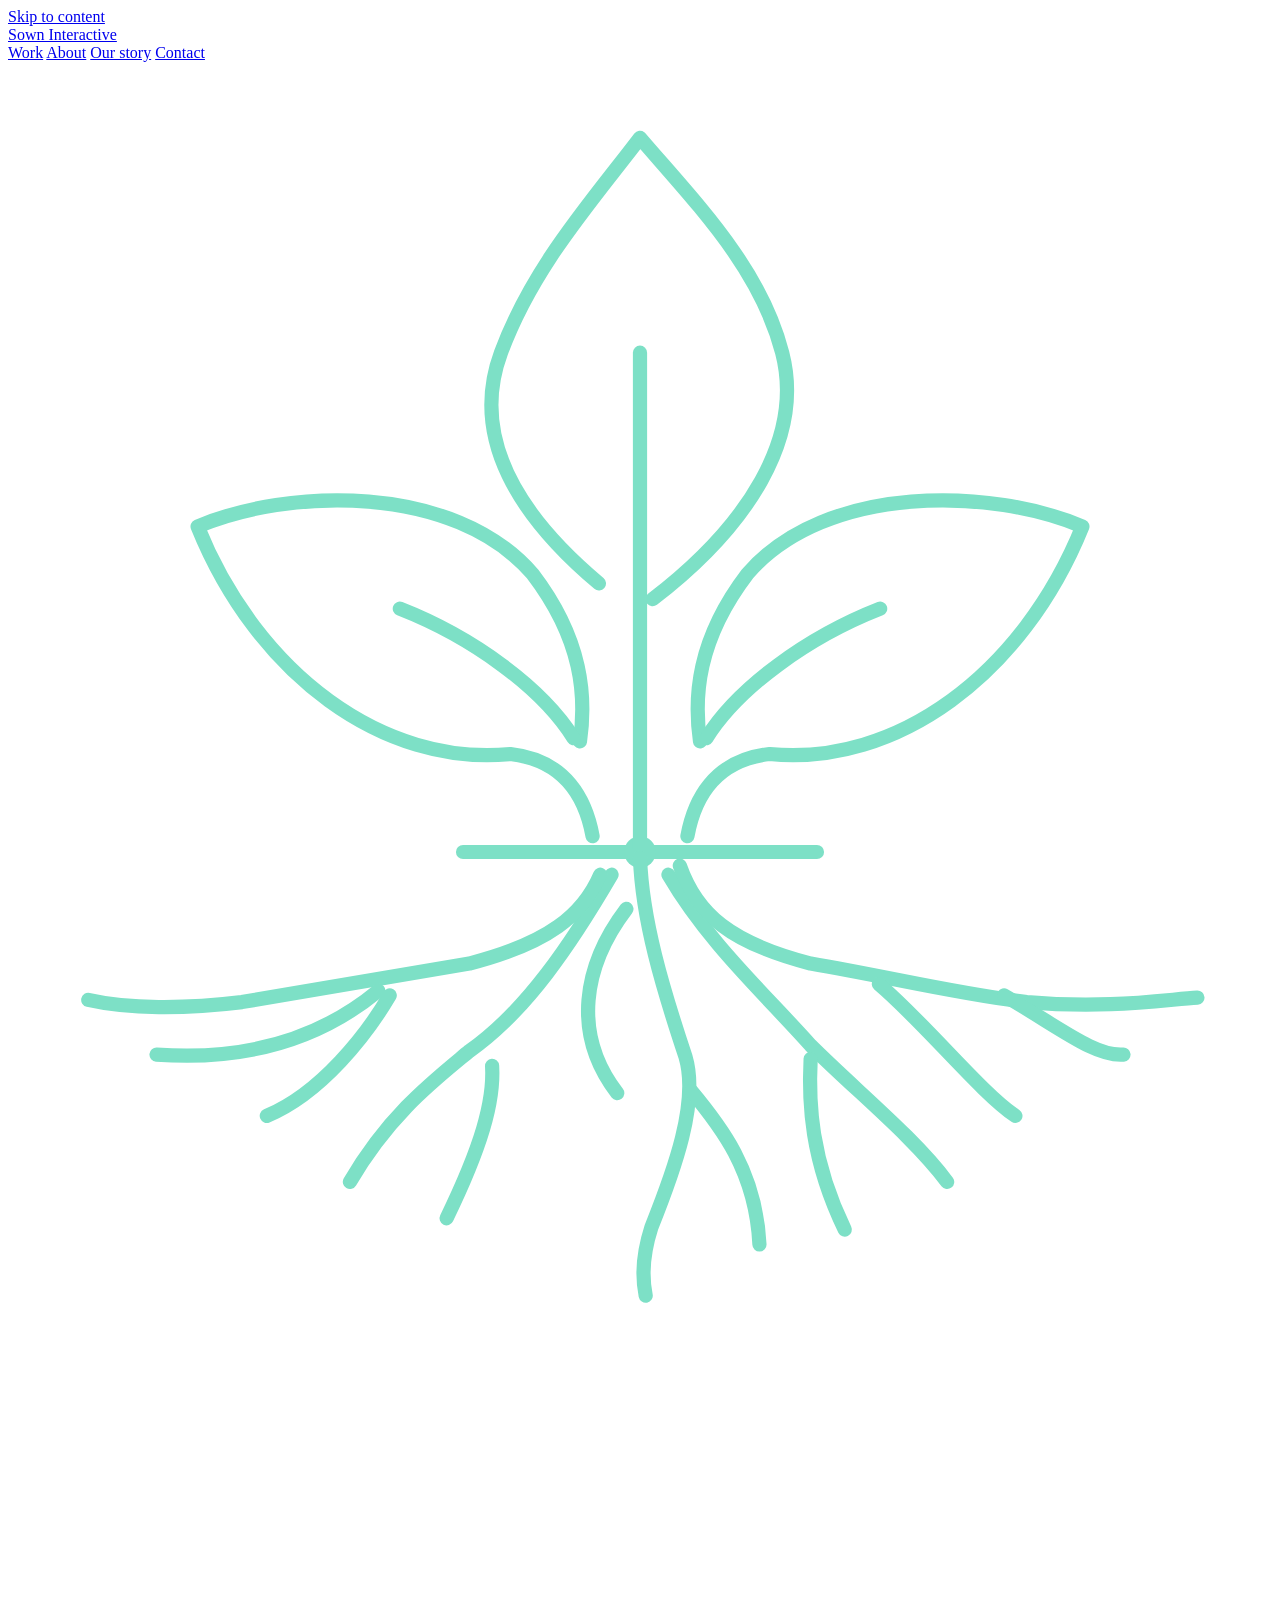
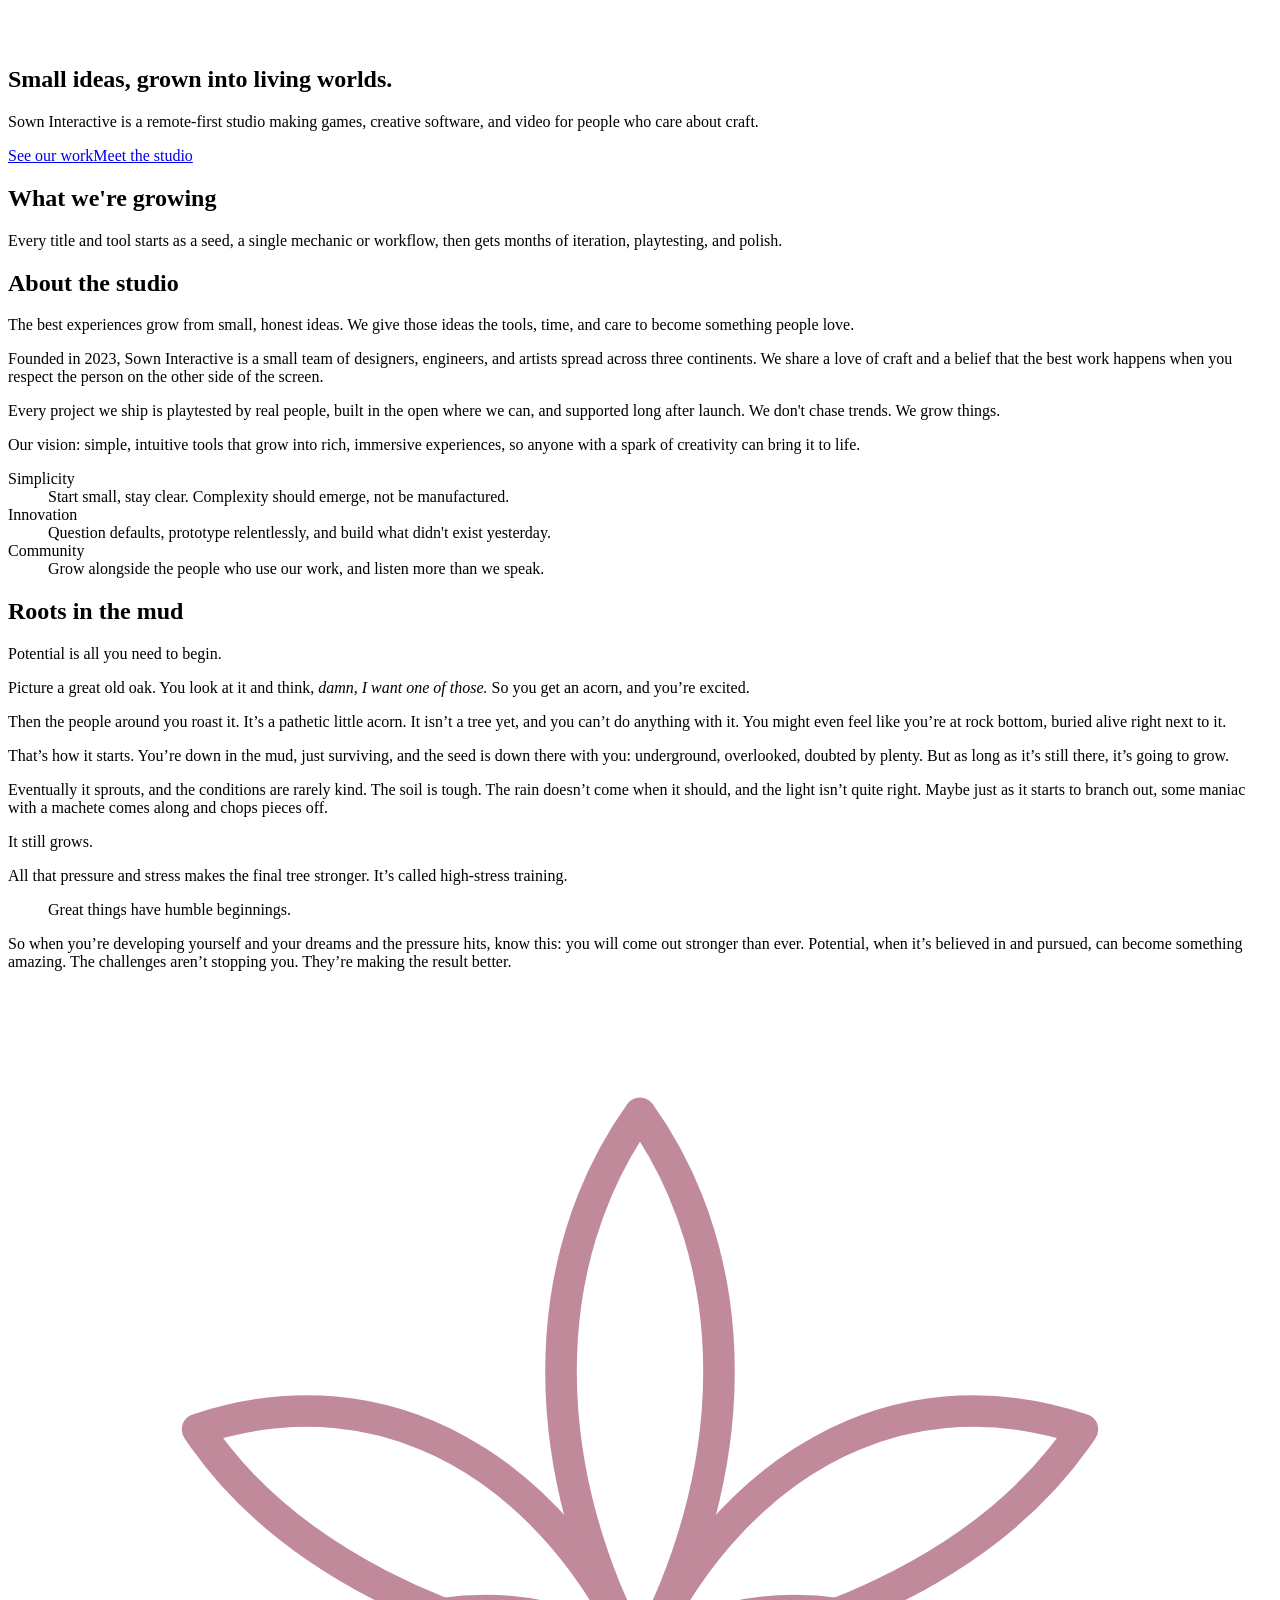
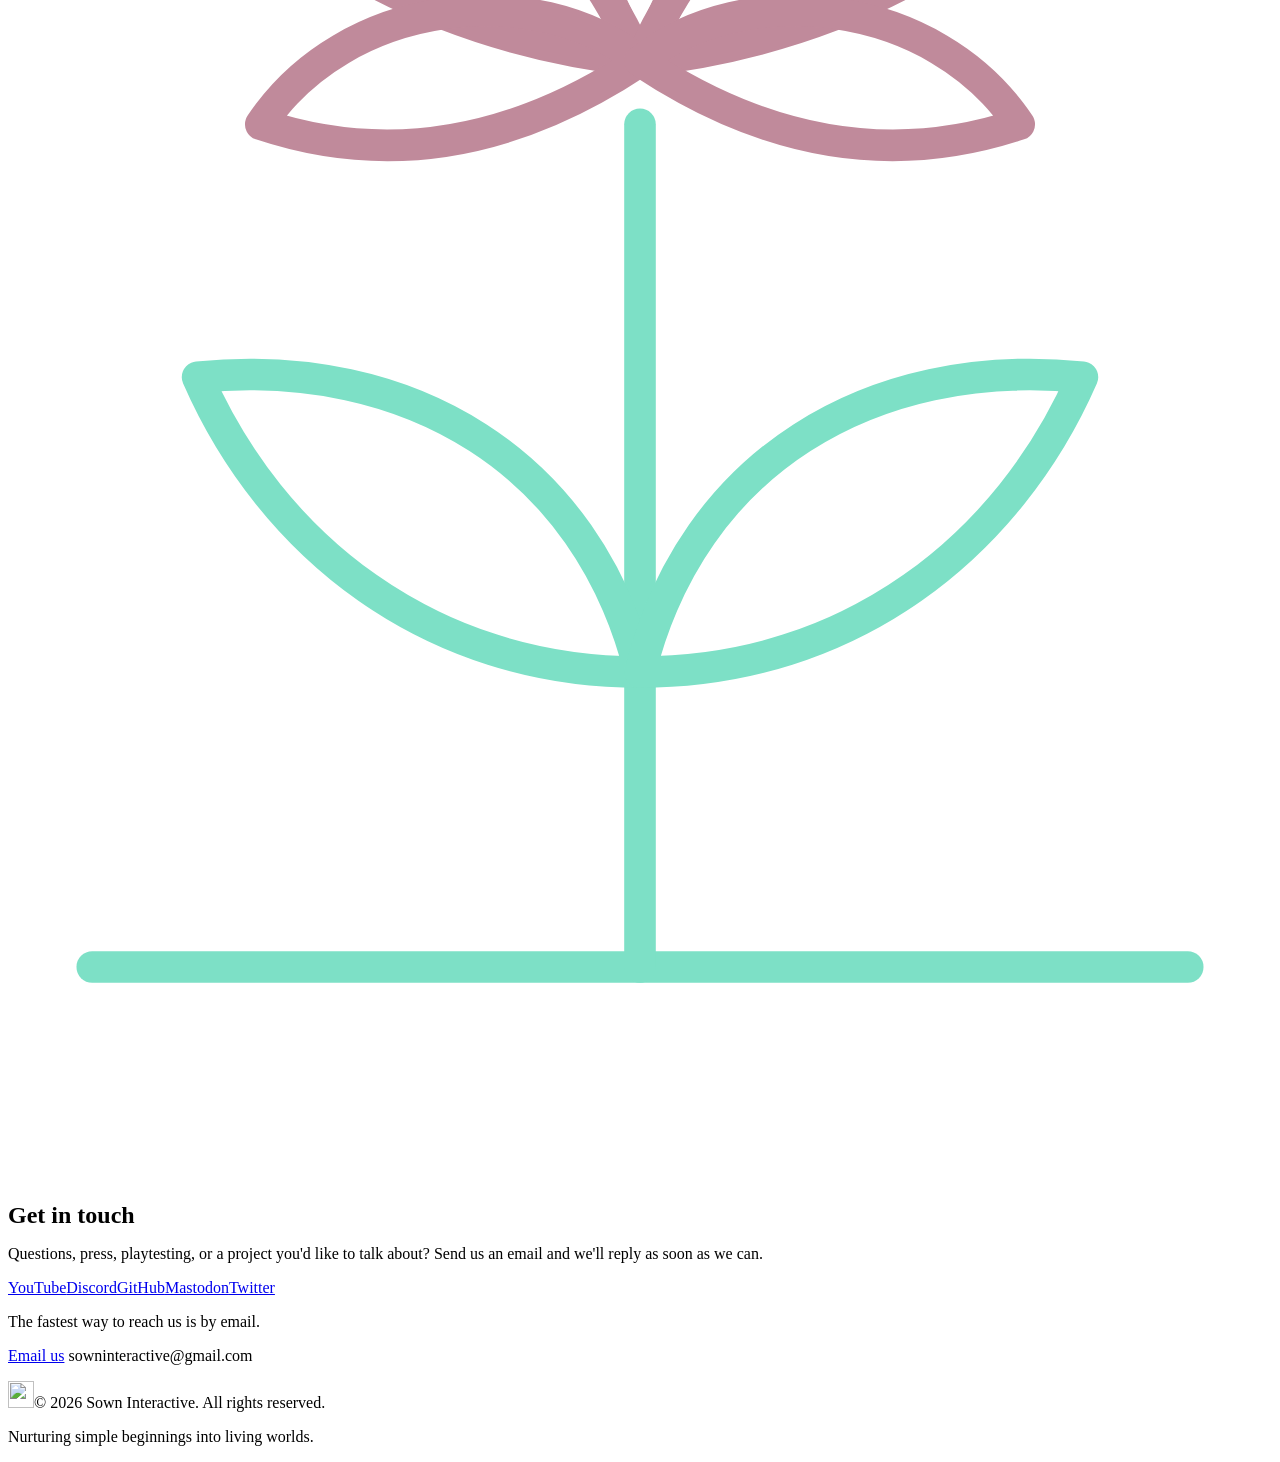
==== index.html @ e959c31c "Add files via upload" ====
<!DOCTYPE html>
<html lang="en">
<head>
  <meta charset="UTF-8">
  <meta name="viewport" content="width=device-width, initial-scale=1">
  <title>Sown Interactive | Games, software, websites and video</title>
  <meta name="description" content="Sown Interactive is a remote-first studio making games, creative software, websites and video. Small ideas, grown into living worlds.">
  <meta name="theme-color" content="#201825">
  <meta name="robots" content="index, follow, max-image-preview:large">
  <link rel="canonical" href="https://YOUR-SITE-URL/">
  <!-- Google Search Console: after adding your site, paste the verification tag here -->
  <!-- <meta name="google-site-verification" content="PASTE_CODE_HERE"> -->
  <meta property="og:type" content="website">
  <meta property="og:site_name" content="Sown Interactive">
  <meta property="og:title" content="Sown Interactive | Games, software, websites and video">
  <meta property="og:description" content="Small ideas, grown into living worlds. A remote-first studio making games, creative software, websites and video.">
  <meta property="og:url" content="https://YOUR-SITE-URL/">
  <meta property="og:image" content="https://YOUR-SITE-URL/images/og-image.png">
  <meta property="og:image:width" content="1200">
  <meta property="og:image:height" content="630">
  <meta property="og:image:alt" content="Sown Interactive logo: a seedling above ground with roots below">
  <meta name="twitter:card" content="summary_large_image">
  <meta name="twitter:title" content="Sown Interactive">
  <meta name="twitter:description" content="Small ideas, grown into living worlds.">
  <meta name="twitter:image" content="https://YOUR-SITE-URL/images/og-image.png">
  <script type="application/ld+json">
{
  "@context": "https://schema.org",
  "@graph": [
    {
      "@type": "Organization",
      "@id": "https://YOUR-SITE-URL/#org",
      "name": "Sown Interactive",
      "url": "https://YOUR-SITE-URL/",
      "logo": "https://YOUR-SITE-URL/images/sown-logo.png",
      "email": "sowninteractive@gmail.com",
      "foundingDate": "2023",
      "description": "A remote-first studio making games, creative software, websites and video."
    },
    {
      "@type": "WebSite",
      "@id": "https://YOUR-SITE-URL/#site",
      "url": "https://YOUR-SITE-URL/",
      "name": "Sown Interactive",
      "publisher": {
        "@id": "https://YOUR-SITE-URL/#org"
      }
    }
  ]
}
  </script>
  <link rel="icon" href="images/favicon.png">
  <link rel="preconnect" href="https://fonts.googleapis.com">
  <link rel="preconnect" href="https://fonts.gstatic.com" crossorigin>
  <link href="https://fonts.googleapis.com/css2?family=Instrument+Sans:wght@400;500;600&family=Michroma&display=swap" rel="stylesheet">
  <link rel="stylesheet" href="css/style.css">
</head>
<body>
  <div class="progress" aria-hidden="true"></div>
  <a class="skip" href="#work">Skip to content</a>
  <header class="site-header">
    <div class="wrap">
      <a class="brand" href="#top" aria-label="Sown Interactive, home"><img src="images/favicon.png" alt=""><span>Sown Interactive</span></a>
      <nav aria-label="Main">
        <a href="#work">Work</a>
        <a href="#about">About</a>
        <a href="#story">Our story</a>
        <a href="#contact">Contact</a>
      </nav>
    </div>
  </header>

  <main id="top">
    <section class="hero-scroll" id="hero" aria-label="Introduction">
      <div class="stage">
        <div class="glow"></div>
        <div class="gl"></div>
        <svg class="plant" viewBox="0 0 400 500" fill="none" stroke="#7DE0C6" stroke-width="4.5" stroke-linecap="round" stroke-linejoin="round" role="img" aria-label="A seedling growing from the ground, with roots spreading below">
          <path class="g" d="M144 250 H256" pathLength="1" data-s="0.04" data-e="0.14"/>
          <circle cx="200" cy="250" r="5" fill="#7DE0C6" stroke="none"/>
          <g class="sway">
          <path class="g" d="M200 249 V92" pathLength="1" data-s="0.08" data-e="0.32"/>
          <path class="g" d="M187 165 C162 144 146 119 156 92 C166 65 184 45 200 24 C218 45 238 65 245 92 C252 119 234 147 204 170" pathLength="1" data-s="0.24" data-e="0.46"/>
          <path class="g" d="M185 245 C183 234 177 221 159 219 C119 223 79 194 60 147 C88 135 141 133 166 162 C182 183 183 201 181 215" pathLength="1" data-s="0.34" data-e="0.56"/>
          <path class="g" d="M124 173 C147 182 169 198 179 214" pathLength="1" data-s="0.5" data-e="0.6"/>
          <path class="g" d="M215 245 C217 234 223 221 241 219 C281 223 321 194 340 147 C312 135 259 133 234 162 C218 183 217 201 219 215" pathLength="1" data-s="0.38" data-e="0.6"/>
          <path class="g" d="M276 173 C253 182 231 198 221 214" pathLength="1" data-s="0.54" data-e="0.64"/>
          </g>
          <path class="g" d="M 200 251.8 C 200.7 271.6 207.2 293.2 214.4 314.8 C 218.7 329.2 210.8 350.8 203.6 368.8 C 200.7 377.8 200.7 385 201.8 390.4" pathLength="1" data-s="0.15" data-e="0.5"/>
          <path class="g" d="M 216.2 325.6 C 225.2 336.4 236.7 350.8 237.8 374.2" pathLength="1" data-s="0.4" data-e="0.65"/>
          <path class="g" d="M 195.7 268 C 182 286 178.4 307.6 192.8 326.3" pathLength="1" data-s="0.32" data-e="0.52"/>
          <path class="g" d="M 191 257.2 C 178.4 278.8 164 300.4 146 313 C 135.2 322 120.8 332.8 108.2 354.4" pathLength="1" data-s="0.3" data-e="0.62"/>
          <path class="g" d="M 153.2 317.7 C 153.9 329.2 149.6 343.6 138.8 365.9" pathLength="1" data-s="0.5" data-e="0.72"/>
          <path class="g" d="M 209 257.2 C 221.6 278.8 239.6 295 254 311.2 C 268.4 325.6 286.4 340 297.2 354.4" pathLength="1" data-s="0.33" data-e="0.65"/>
          <path class="g" d="M 254 315.5 C 253.3 329.2 254 347.2 264.8 369.5" pathLength="1" data-s="0.52" data-e="0.74"/>
          <path class="g" d="M 187.4 257.2 C 182 269.8 171.2 278.8 146 285.3 C 120.8 289.6 95.6 293.9 74 297.5 C 56 299.7 38 299.7 25.4 296.8" pathLength="1" data-s="0.35" data-e="0.75"/>
          <path class="g" d="M 117.2 293.9 C 102.8 305.8 81.2 316.6 47 314.1" pathLength="1" data-s="0.55" data-e="0.8"/>
          <path class="g" d="M 120.8 295.4 C 113.6 307.6 99.2 326.3 81.9 333.5" pathLength="1" data-s="0.55" data-e="0.8"/>
          <path class="g" d="M 212.6 254.3 C 218 269.8 228.8 278.8 254 285.3 C 279.2 289.6 300.8 295 322.4 297.5 C 347.6 299.7 365.6 296.8 376.4 296.1" pathLength="1" data-s="0.38" data-e="0.78"/>
          <path class="g" d="M 315.2 295.4 C 333.2 305.8 344 314.8 353 314.1" pathLength="1" data-s="0.58" data-e="0.82"/>
          <path class="g" d="M 275.6 291.8 C 290 304 308 326.3 318.8 333.5" pathLength="1" data-s="0.58" data-e="0.82"/>
        </svg>
        <div class="wrap copy">
          <div class="up"><h1>Small ideas, grown into living worlds.</h1></div>
          <div class="down">
            <p class="lede">Sown Interactive is a remote-first studio making games, creative software, and video for people who care about craft.</p>
            <div class="actions"><a class="btn btn-primary" href="#work">See our work</a><a class="btn btn-ghost" href="#about">Meet the studio</a></div>
          </div>
        </div>
      </div>
    </section>

    <section class="block" id="work">
      <div class="wrap">
        <div class="section-head">
          <h2>What we're growing</h2>
          <p>Every title and tool starts as a seed, a single mechanic or workflow, then gets months of iteration, playtesting, and polish.</p>
        </div>
        <div id="projects"><noscript><p class="muted">The projects list needs JavaScript turned on.</p></noscript></div>
      </div>
    </section>

    <section class="block" id="about">
      <div class="wrap">
        <div class="section-head"><h2>About the studio</h2></div>
        <p class="statement">The best experiences grow from small, honest ideas. We give those ideas the tools, time, and care to become something people love.</p>
        <div class="about-cols">
          <div>
            <p>Founded in 2023, Sown Interactive is a small team of designers, engineers, and artists spread across three continents. We share a love of craft and a belief that the best work happens when you respect the person on the other side of the screen.</p>
            <p>Every project we ship is playtested by real people, built in the open where we can, and supported long after launch. We don't chase trends. We grow things.</p>
            <p class="muted">Our vision: simple, intuitive tools that grow into rich, immersive experiences, so anyone with a spark of creativity can bring it to life.</p>
          </div>
          <dl class="values">
            <div><dt>Simplicity</dt><dd>Start small, stay clear. Complexity should emerge, not be manufactured.</dd></div>
            <div><dt>Innovation</dt><dd>Question defaults, prototype relentlessly, and build what didn't exist yesterday.</dd></div>
            <div><dt>Community</dt><dd>Grow alongside the people who use our work, and listen more than we speak.</dd></div>
          </dl>
        </div>
      </div>
    </section>

    <section class="block" id="story">
      <div class="wrap">
        <div class="section-head"><h2>Roots in the mud</h2></div>
        <div class="story-body">
          <div class="vine" aria-hidden="true"><i></i></div>
          <p class="lead">Potential is all you need to begin.</p>
          <p>Picture a great old oak. You look at it and think, <em>damn, I want one of those.</em> So you get an acorn, and you’re excited.</p>
          <p>Then the people around you roast it. It’s a pathetic little acorn. It isn’t a tree yet, and you can’t do anything with it. You might even feel like you’re at rock bottom, buried alive right next to it.</p>
          <p>That’s how it starts. You’re down in the mud, just surviving, and the seed is down there with you: underground, overlooked, doubted by plenty. But as long as it’s still there, it’s going to grow.</p>
          <p>Eventually it sprouts, and the conditions are rarely kind. The soil is tough. The rain doesn’t come when it should, and the light isn’t quite right. Maybe just as it starts to branch out, some maniac with a machete comes along and chops pieces off.</p>
          <p class="beat">It still grows.</p>
          <p>All that pressure and stress makes the final tree stronger. It’s called high-stress training.</p>
          <blockquote class="pull">Great things have humble beginnings.</blockquote>
          <p>So when you’re developing yourself and your dreams and the pressure hits, know this: you will come out stronger than ever. Potential, when it’s believed in and pursued, can become something amazing. The challenges aren’t stopping you. They’re making the result better.</p>
        </div>
      </div>
    </section>

    <section class="block" id="contact" style="border-bottom:0">
      <div class="wrap contact">
        <div>
          <svg class="bloom" viewBox="0 0 120 170" fill="none" stroke="#7DE0C6" stroke-width="3" stroke-linecap="round" stroke-linejoin="round" aria-hidden="true">
            <path class="g2" d="M8 150 H112" pathLength="1" data-s="0" data-e="0.2"/>
            <path class="g2" d="M60 150 V70" pathLength="1" data-s="0.1" data-e="0.5"/>
            <path class="g2" d="M60 122 C40 122 25 110 18 94 C38 92 55 102 60 122Z" pathLength="1" data-s="0.4" data-e="0.62"/>
            <path class="g2" d="M60 122 C80 122 95 110 102 94 C82 92 65 102 60 122Z" pathLength="1" data-s="0.45" data-e="0.67"/>
            <path class="g2" d="M60 64 C50 46 50 26 60 12 C70 26 70 46 60 64Z" pathLength="1" data-s="0.6" data-e="0.82" stroke="#C08A9B"/>
            <path class="g2" d="M60 64 C42 62 26 54 18 42 C36 36 52 46 60 64Z" pathLength="1" data-s="0.66" data-e="0.88" stroke="#C08A9B"/>
            <path class="g2" d="M60 64 C78 62 94 54 102 42 C84 36 68 46 60 64Z" pathLength="1" data-s="0.7" data-e="0.92" stroke="#C08A9B"/>
            <path class="g2" d="M60 64 C48 72 36 74 24 70 C32 58 50 56 60 64Z" pathLength="1" data-s="0.74" data-e="0.96" stroke="#C08A9B"/>
            <path class="g2" d="M60 64 C72 72 84 74 96 70 C88 58 70 56 60 64Z" pathLength="1" data-s="0.76" data-e="1" stroke="#C08A9B"/>
            <circle class="c" cx="60" cy="62" r="5" fill="#C08A9B" stroke="none" opacity="0"/>
          </svg>
          <h2 style="margin-bottom:1rem">Get in touch</h2>
          <p class="muted">Questions, press, playtesting, or a project you'd like to talk about? Send us an email and we'll reply as soon as we can.</p>
          <div class="social">
            <a href="#">YouTube</a><a href="#">Discord</a><a href="#">GitHub</a><a href="#">Mastodon</a><a href="#">Twitter</a>
          </div>
        </div>
        <div class="mail">
          <p>The fastest way to reach us is by email.</p>
          <a class="btn btn-primary" href="mailto:sowninteractive@gmail.com?subject=Hello%20Sown%20Interactive">Email us</a>
          <span class="address">sowninteractive@gmail.com</span>
        </div>
      </div>
    </section>
  </main>

  <dialog id="detail" aria-label="Project details">
    <button class="close" aria-label="Close" onclick="this.closest('dialog').close()">&times;</button>
    <div id="detail-body"></div>
  </dialog>

  <dialog id="lightbox" aria-label="Image viewer">
    <button class="lb-close" aria-label="Close image viewer">&times;</button>
    <button class="lb-nav lb-prev" aria-label="Previous image">&lsaquo;</button>
    <figure><img alt=""><figcaption></figcaption></figure>
    <button class="lb-nav lb-next" aria-label="Next image">&rsaquo;</button>
  </dialog>

  <footer>
    <div class="wrap">
      <p class="legal"><img src="images/favicon.png" alt="" width="26" height="27">&copy; 2026 Sown Interactive. All rights reserved.</p>
      <p>Nurturing simple beginnings into living worlds.</p>
    </div>
  </footer>

  <script src="content/projects.js" defer></script>
  <script src="js/render-projects.js" defer></script>
  <script src="js/main.js" defer></script>
</body>
</html>
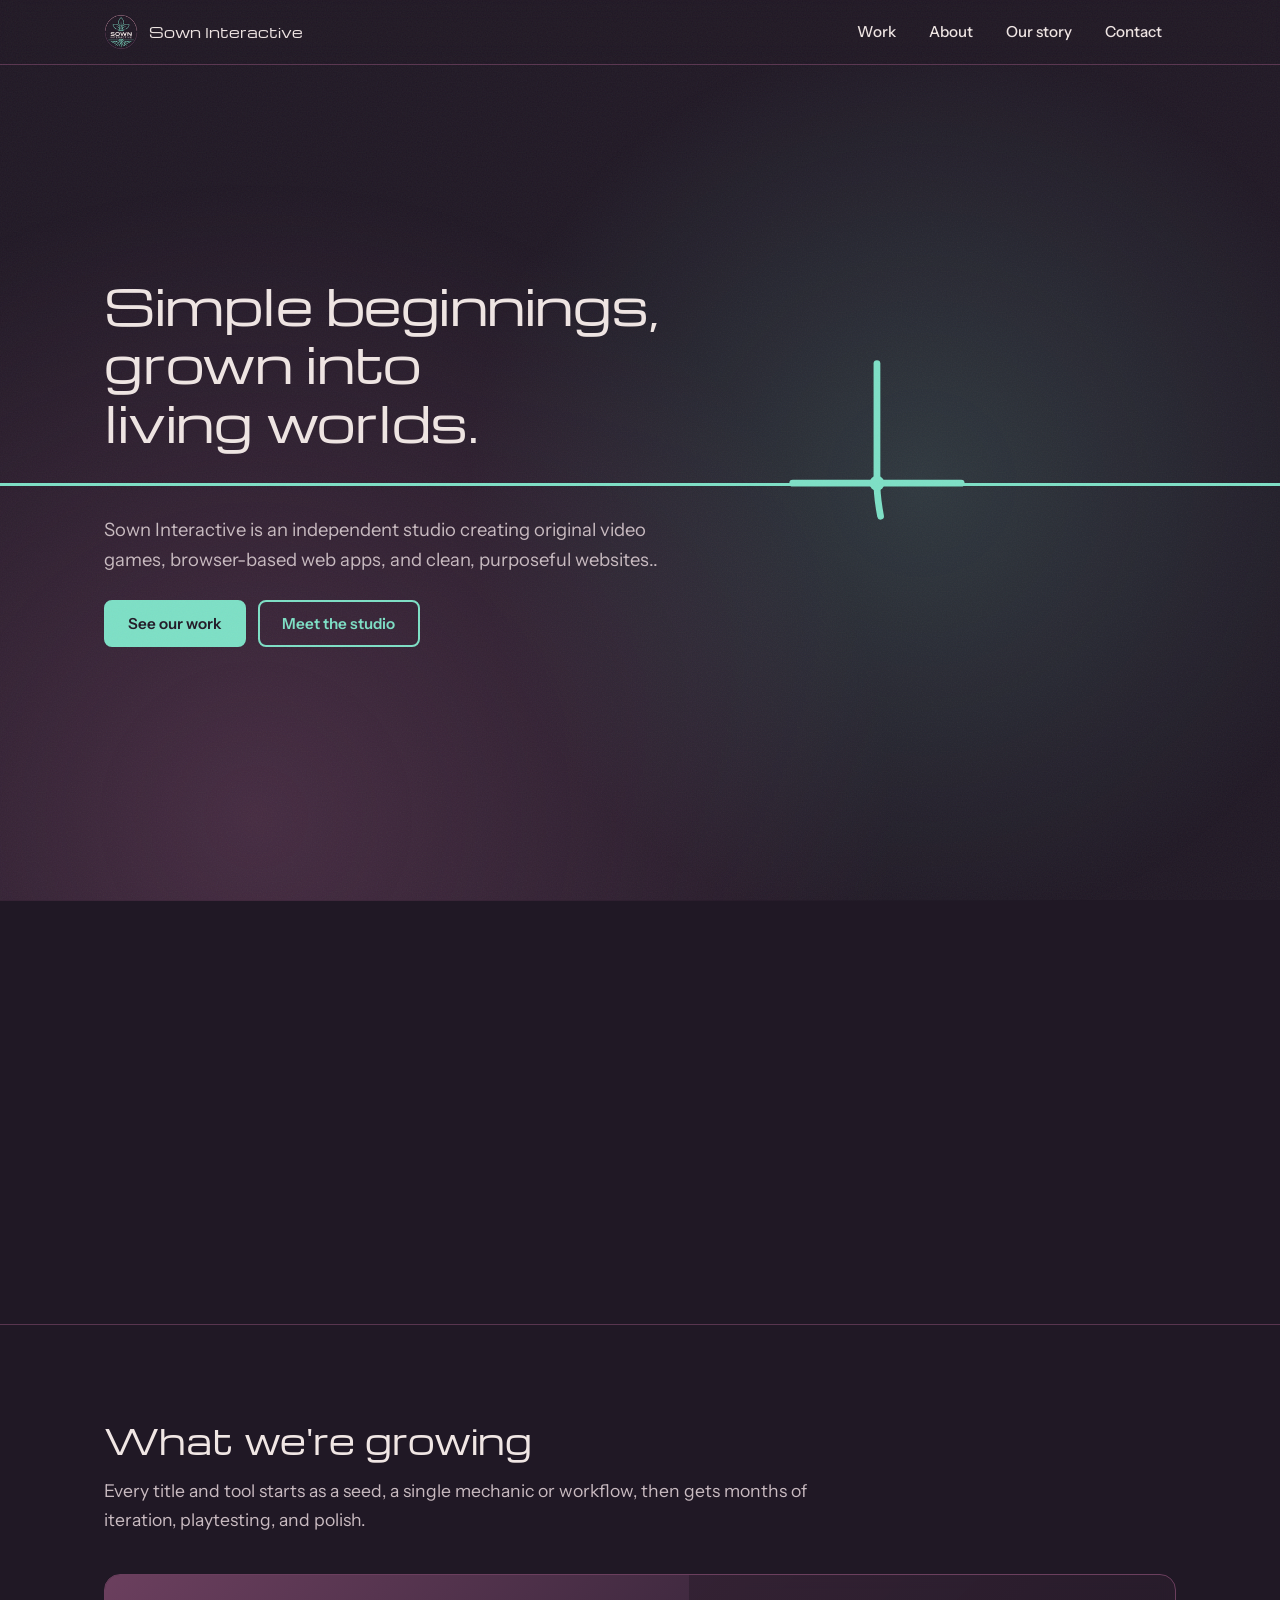
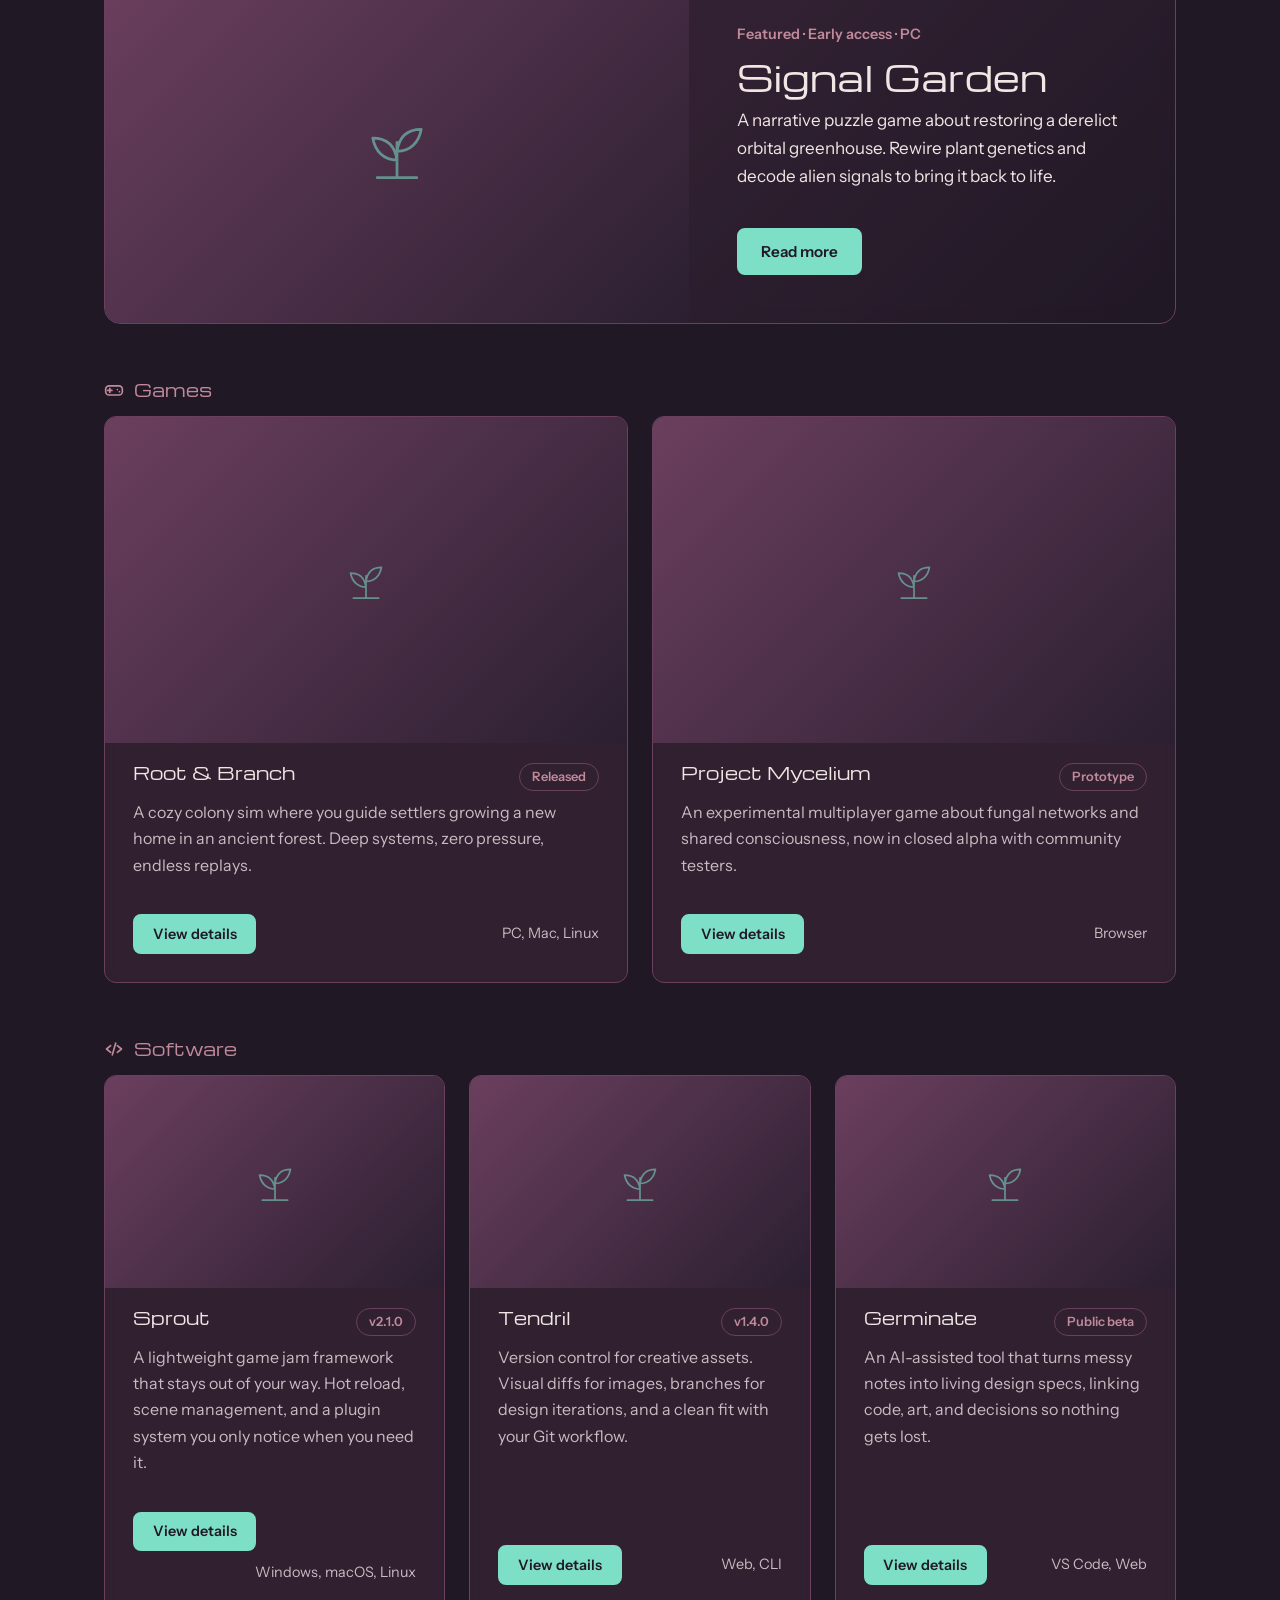
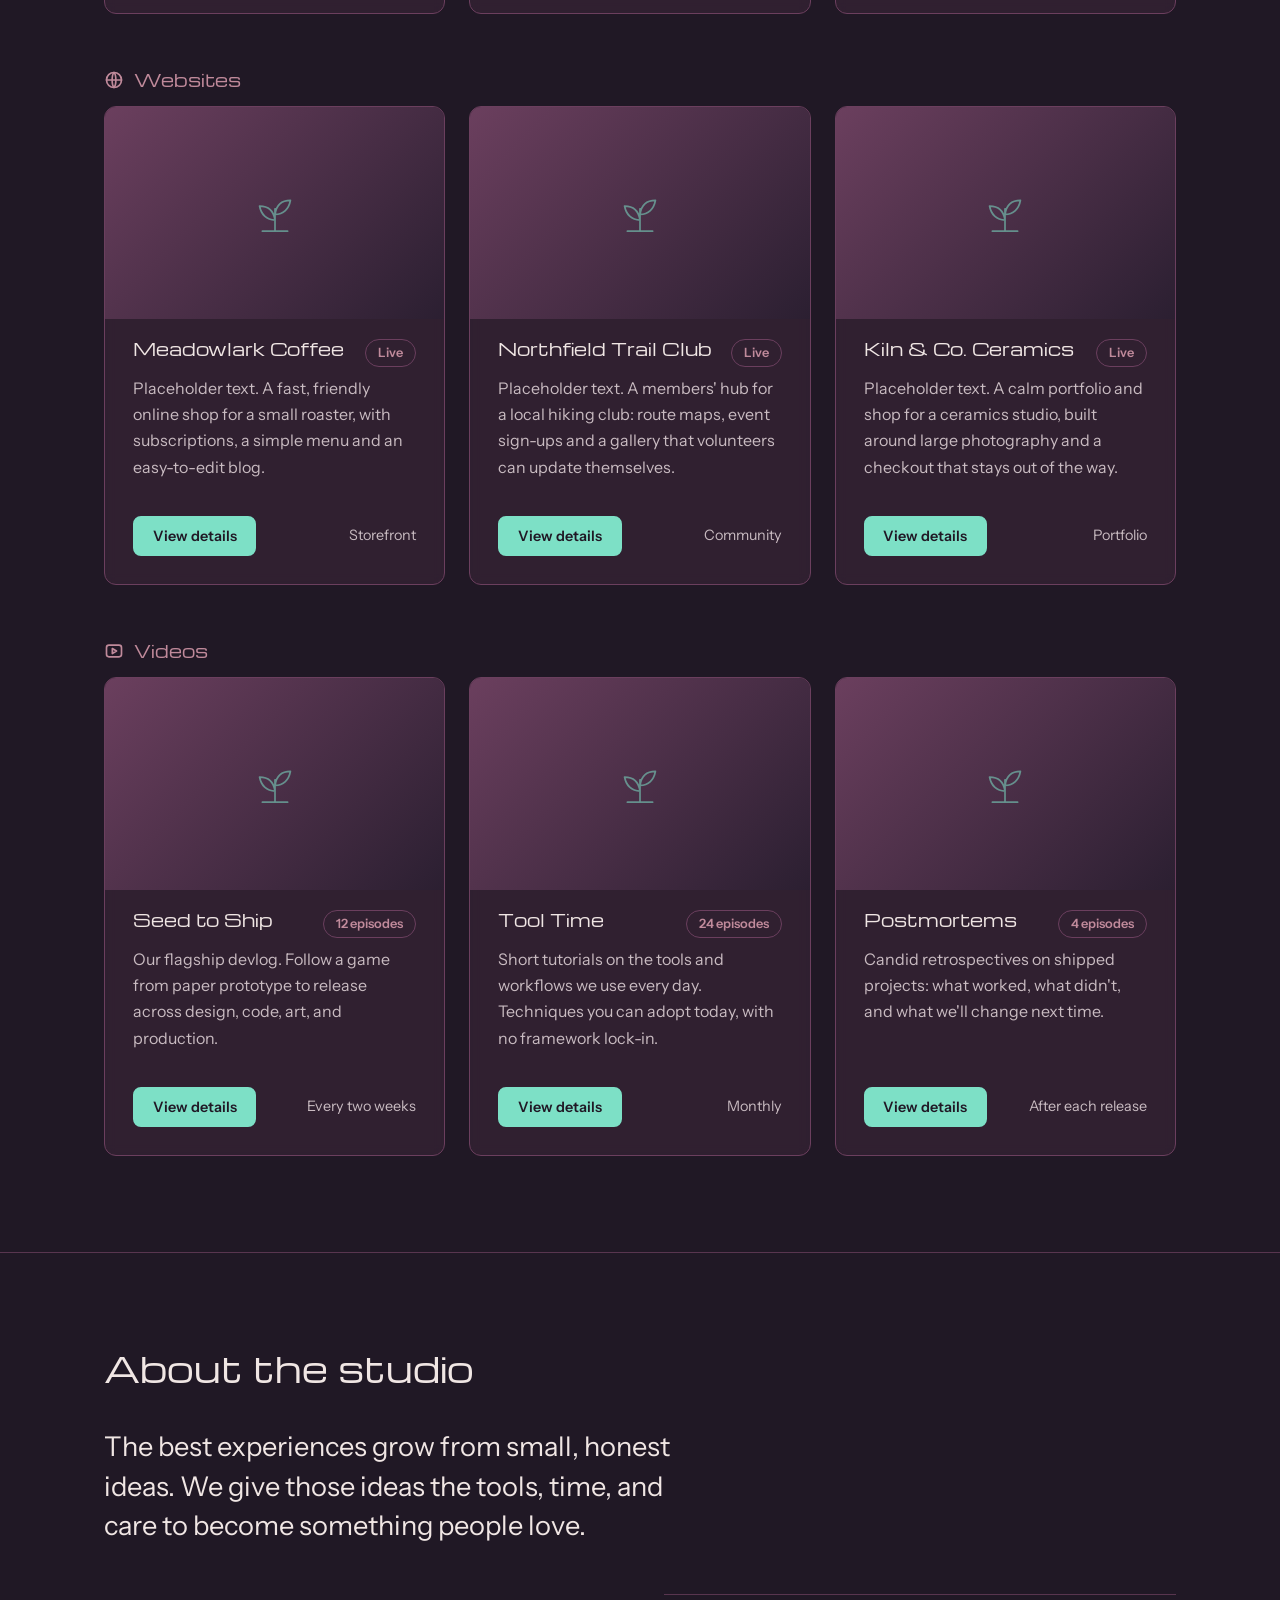
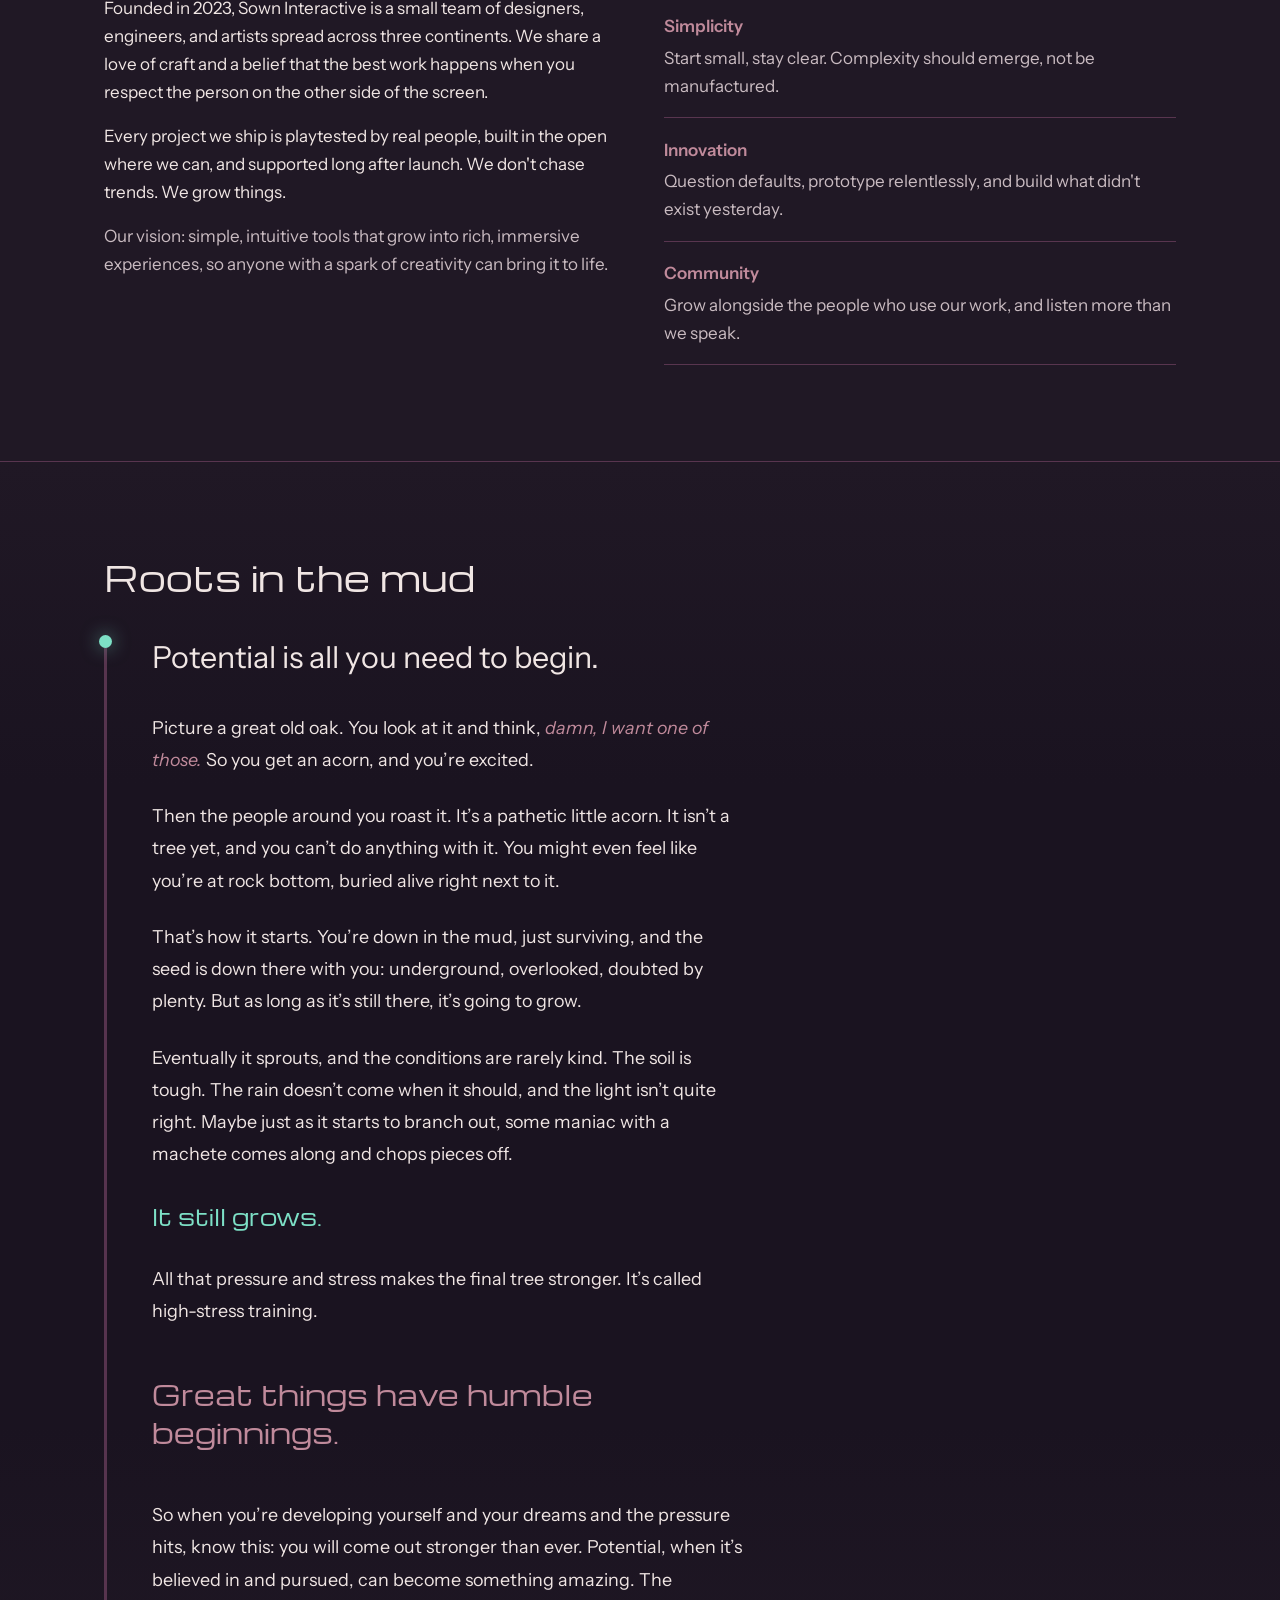
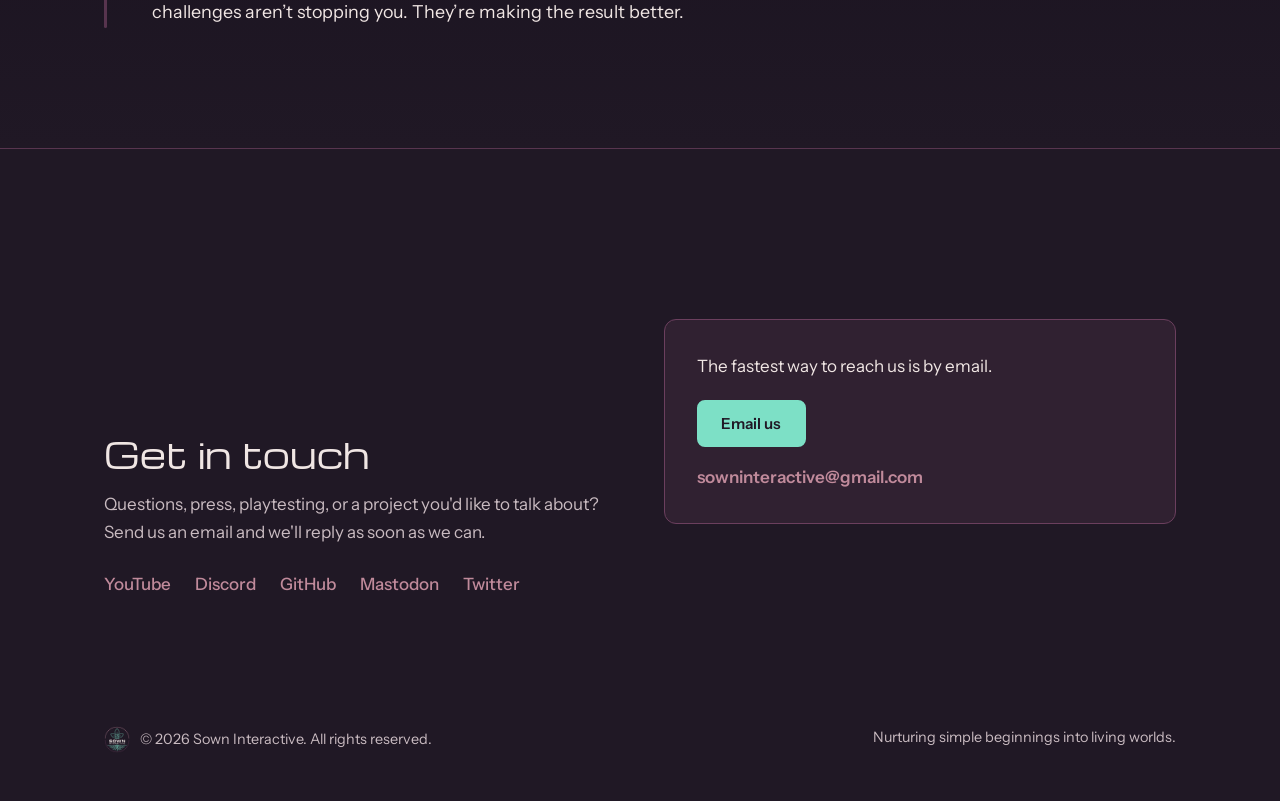
==== commit 507d76cf: "Update index.html" ====
--- a/index.html
+++ b/index.html
@@ -4,46 +4,46 @@
   <meta charset="UTF-8">
   <meta name="viewport" content="width=device-width, initial-scale=1">
   <title>Sown Interactive | Games, software, websites and video</title>
-  <meta name="description" content="Sown Interactive is a remote-first studio making games, creative software, websites and video. Small ideas, grown into living worlds.">
+  <meta name="description" content="An independent studio creating original video games, browser-based web apps, and clean, purposeful websites. Simple beginnings, grown into living worlds.">
   <meta name="theme-color" content="#201825">
   <meta name="robots" content="index, follow, max-image-preview:large">
-  <link rel="canonical" href="https://YOUR-SITE-URL/">
+  <link rel="canonical" href="https://sowninteractive.github.io/">
   <!-- Google Search Console: after adding your site, paste the verification tag here -->
   <!-- <meta name="google-site-verification" content="PASTE_CODE_HERE"> -->
   <meta property="og:type" content="website">
   <meta property="og:site_name" content="Sown Interactive">
   <meta property="og:title" content="Sown Interactive | Games, software, websites and video">
-  <meta property="og:description" content="Small ideas, grown into living worlds. A remote-first studio making games, creative software, websites and video.">
-  <meta property="og:url" content="https://YOUR-SITE-URL/">
-  <meta property="og:image" content="https://YOUR-SITE-URL/images/og-image.png">
+  <meta property="og:description" content="Simple beginnings, grown into living worlds. An independent studio creating original video games, browser-based web apps, and clean, purposeful websites.">
+  <meta property="og:url" content="https://sowninteractive.github.io/">
+  <meta property="og:image" content="https://sowninteractive.github.io/images/og-image.png">
   <meta property="og:image:width" content="1200">
   <meta property="og:image:height" content="630">
   <meta property="og:image:alt" content="Sown Interactive logo: a seedling above ground with roots below">
   <meta name="twitter:card" content="summary_large_image">
   <meta name="twitter:title" content="Sown Interactive">
-  <meta name="twitter:description" content="Small ideas, grown into living worlds.">
-  <meta name="twitter:image" content="https://YOUR-SITE-URL/images/og-image.png">
+  <meta name="twitter:description" content="Simple beginnings, grown into living worlds.">
+  <meta name="twitter:image" content="https://sowninteractive.github.io/images/og-image.png">
   <script type="application/ld+json">
 {
   "@context": "https://schema.org",
   "@graph": [
     {
       "@type": "Organization",
-      "@id": "https://YOUR-SITE-URL/#org",
+      "@id": "https://sowninteractive.github.io/#org",
       "name": "Sown Interactive",
-      "url": "https://YOUR-SITE-URL/",
-      "logo": "https://YOUR-SITE-URL/images/sown-logo.png",
+      "url": "https://sowninteractive.github.io/",
+      "logo": "https://sowninteractive.github.io/images/sown-logo.png",
       "email": "sowninteractive@gmail.com",
-      "foundingDate": "2023",
+      "foundingDate": "2025",
       "description": "A remote-first studio making games, creative software, websites and video."
     },
     {
       "@type": "WebSite",
-      "@id": "https://YOUR-SITE-URL/#site",
-      "url": "https://YOUR-SITE-URL/",
+      "@id": "https://sowninteractive.github.io/#site",
+      "url": "https://sowninteractive.github.io/",
       "name": "Sown Interactive",
       "publisher": {
-        "@id": "https://YOUR-SITE-URL/#org"
+        "@id": "https://sowninteractive.github.io/#org"
       }
     }
   ]
@@ -101,9 +101,9 @@
           <path class="g" d="M 275.6 291.8 C 290 304 308 326.3 318.8 333.5" pathLength="1" data-s="0.58" data-e="0.82"/>
         </svg>
         <div class="wrap copy">
-          <div class="up"><h1>Small ideas, grown into living worlds.</h1></div>
+          <div class="up"><h1>Simple beginnings, grown into living worlds.</h1></div>
           <div class="down">
-            <p class="lede">Sown Interactive is a remote-first studio making games, creative software, and video for people who care about craft.</p>
+            <p class="lede">Sown Interactive is an independent studio creating original video games, browser-based web apps, and clean, purposeful websites..</p>
             <div class="actions"><a class="btn btn-primary" href="#work">See our work</a><a class="btn btn-ghost" href="#about">Meet the studio</a></div>
           </div>
         </div>
--- a/css/style.css
+++ b/css/style.css
@@ -0,0 +1,254 @@
+:root {
+  --plum: #201825;
+  --mauve: #6B3F5E;
+  --rose: #C08A9B;
+  --paper: #F0E6E4;
+  --mint: #7DE0C6;
+  --on-mint: #201825;
+  --muted: #C9BBC1;
+  --line: rgba(107, 63, 94, 0.75);
+  --panel: rgba(107, 63, 94, 0.22);
+  --display: 'Michroma', 'Eurostile', 'Arial Black', sans-serif;
+  --body: 'Instrument Sans', system-ui, -apple-system, 'Segoe UI', sans-serif;
+  --wrap: 1120px;
+}
+
+*, *::before, *::after { box-sizing: border-box; }
+html { scroll-behavior: smooth; scroll-padding-top: 5rem; }
+
+body {
+  margin: 0;
+  background: var(--plum);
+  color: var(--paper);
+  font: 400 1.0625rem/1.65 var(--body);
+  -webkit-font-smoothing: antialiased;
+}
+
+a { color: var(--mint); }
+:focus-visible { outline: 2px solid var(--mint); outline-offset: 3px; border-radius: 4px; }
+.wrap { max-width: var(--wrap); margin: 0 auto; padding: 0 1.5rem; }
+
+h1, h2, h3 { font-family: var(--display); font-weight: 400; line-height: 1.15; margin: 0; color: var(--paper); }
+h1 { text-wrap: balance; font-size: clamp(1.6rem, 3.8vw, 3.5rem); letter-spacing: -0.01em; }
+h2 { font-size: clamp(1.5rem, 3vw, 2.1rem); }
+h3 { font-size: 1.05rem; }
+p { margin: 0 0 1rem; max-width: 62ch; }
+.muted { color: var(--muted); }
+
+/* Header */
+.site-header {
+  position: sticky; top: 0; z-index: 20;
+  background: rgba(32, 24, 37, 0.88);
+  backdrop-filter: blur(10px);
+  border-bottom: 1px solid var(--line);
+}
+.site-header .wrap { display: flex; align-items: center; justify-content: space-between; height: 4rem; }
+.brand { display: flex; align-items: center; gap: 0.7rem; color: var(--paper); text-decoration: none; font-family: var(--display); font-size: 0.85rem; }
+.brand img { width: 34px; height: auto; aspect-ratio: 64 / 66; object-fit: contain; border-radius: 50%; }
+.site-header nav { display: flex; gap: 0.25rem; }
+.site-header nav a {
+  color: var(--paper); text-decoration: none; font-weight: 500; font-size: 0.95rem;
+  padding: 0.45rem 0.9rem; border-radius: 6px; transition: color .2s, background .2s;
+}
+.site-header nav a:hover { background: var(--panel); }
+.site-header nav a.active { color: var(--on-mint); background: var(--mint); }
+
+/* Buttons */
+.btn {
+  display: inline-block; font: 600 0.95rem var(--body); text-decoration: none; cursor: pointer;
+  padding: 0.75rem 1.4rem; border-radius: 8px; border: 2px solid var(--mint);
+  transition: background .2s, color .2s;
+}
+.btn-primary { background: var(--mint); color: var(--on-mint); }
+.btn-primary:hover { background: var(--paper); border-color: var(--paper); }
+.btn-ghost { background: transparent; color: var(--mint); }
+.btn-ghost:hover { background: var(--mint); color: var(--on-mint); }
+
+/* Sections */
+section.block { padding: clamp(3.5rem, 8vw, 6rem) 0; border-bottom: 1px solid var(--line); }
+.section-head { margin-bottom: 2.5rem; }
+.section-head h2 { margin-bottom: 1rem; }
+.section-head p { color: var(--muted); font-size: 1.1rem; }
+
+/* About */
+.statement { font: 400 clamp(1.25rem, 2.6vw, 1.7rem)/1.45 var(--body); max-width: 34ch; margin-bottom: 3rem; }
+.about-cols { display: grid; grid-template-columns: 1fr 1fr; gap: 3rem; }
+.values { margin: 0; display: grid; gap: 0; }
+.values div { padding: 1.1rem 0; border-top: 1px solid var(--line); }
+.values div:last-child { border-bottom: 1px solid var(--line); }
+.values dt { color: var(--rose); font-weight: 600; margin-bottom: 0.2rem; }
+.values dd { margin: 0; color: var(--muted); }
+
+/* Work */
+
+.grid { display: grid; grid-template-columns: repeat(auto-fit, minmax(300px, 1fr)); gap: 1.5rem; }
+.item {
+  display: flex; flex-direction: column; gap: 0.5rem;
+  background: var(--panel); border: 1px solid var(--mauve); border-radius: 12px; padding: 1.75rem;
+}
+.item p { color: var(--muted); font-size: 1rem; flex-grow: 1; }
+.tag { color: var(--rose); font-size: 0.9rem; font-weight: 600; margin: 0; }
+.item .links { display: flex; flex-wrap: wrap; gap: 0.6rem; margin-top: 0.75rem; }
+.item .btn { padding: 0.55rem 1.1rem; font-size: 0.9rem; }
+@keyframes settle { from { opacity: 0; transform: translateY(8px); } }
+
+/* Contact */
+.contact { display: grid; grid-template-columns: 1fr 1fr; gap: 3rem; align-items: center; }
+.mail { background: var(--panel); border: 1px solid var(--mauve); border-radius: 12px; padding: 2rem; }
+.mail p { margin-bottom: 1.25rem; }
+.mail .address { display: block; margin-top: 1rem; color: var(--rose); font-weight: 600; overflow-wrap: anywhere; }
+.social { display: flex; flex-wrap: wrap; gap: 0.5rem 1.5rem; margin-top: 1.5rem; }
+.social a { color: var(--rose); font-weight: 500; text-decoration: none; }
+.social a:hover { color: var(--mint); text-decoration: underline; }
+
+/* Footer */
+footer { padding: 2rem 0 3rem; color: var(--muted); font-size: 0.9rem; }
+footer .wrap { display: flex; flex-wrap: wrap; justify-content: space-between; gap: 0.5rem 2rem; }
+footer p { margin: 0; max-width: none; }
+
+@media (prefers-reduced-motion: reduce) { html { scroll-behavior: auto; } }
+
+@media (max-width: 820px) {
+  .about-cols, .contact { grid-template-columns: 1fr; }
+  .site-header .wrap { height: auto; padding-top: 0.6rem; padding-bottom: 0.6rem; flex-wrap: wrap; gap: 0.4rem; }
+  .brand span { display: none; }
+  .site-header nav { flex-wrap: wrap; }
+}
+
+/* Grain + glow */
+body::after { content: ''; position: fixed; inset: 0; pointer-events: none; z-index: 50; opacity: .06;
+  background-image: url("data:image/svg+xml,%3Csvg xmlns='http://www.w3.org/2000/svg' width='160' height='160'%3E%3Cfilter id='n'%3E%3CfeTurbulence type='fractalNoise' baseFrequency='.8' numOctaves='2'/%3E%3C/filter%3E%3Crect width='100%25' height='100%25' filter='url(%23n)'/%3E%3C/svg%3E"); }
+.progress { position: fixed; top: 0; left: 0; right: 0; height: 3px; background: var(--mint); transform: scaleX(0); transform-origin: left; z-index: 30; }
+.site-header .wrap { transition: height .25s; }
+.site-header.small .wrap { height: 3.1rem; }
+
+/* Hero: the plant grows as you scroll */
+.hero-scroll { height: 140vh; border-bottom: 1px solid var(--line); }
+.stage { position: sticky; top: 4rem; height: calc(100vh - 4rem); min-height: 520px; overflow: hidden; }
+.glow { position: absolute; inset: 0; background: radial-gradient(circle at 72% 50%, rgba(125,224,198,.16), transparent 45%), radial-gradient(circle at 20% 90%, rgba(107,63,94,.5), transparent 50%); }
+.gl { position: absolute; left: 0; right: 0; top: 50%; height: 3px; background: var(--mint); transform: scaleX(0); transform-origin: center; }
+.plant { position: absolute; top: 5%; height: 90%; aspect-ratio: 4 / 5; right: 8%; overflow: visible; }
+.plant .g { stroke-dasharray: 1; stroke-dashoffset: 1; }
+.copy { position: relative; height: 100%; }
+.copy .up { position: absolute; left: 1.5rem; right: 45%; bottom: 50%; padding-bottom: 2rem; }
+.copy .down { position: absolute; left: 1.5rem; right: 45%; top: 50%; padding-top: 2rem; }
+.copy h1 { line-height: 1.2; }
+.lede { font-size: 1.15rem; color: var(--muted); margin-bottom: 1.5rem; }
+.actions { display: flex; flex-wrap: wrap; gap: 0.75rem; }
+
+/* Featured project */
+.feature { display: grid; grid-template-columns: 1.2fr 1fr; border: 1px solid var(--mauve); border-radius: 16px; overflow: hidden; margin-bottom: 3rem;
+  background: linear-gradient(135deg, rgba(107,63,94,.45), rgba(32,24,37,.6)); backdrop-filter: blur(8px); }
+.feature .art { background: radial-gradient(circle at 50% 50%, rgba(125,224,198,.2), transparent 60%), #2b1f31; min-height: 320px; }
+.feature .art svg { width: 100%; height: 100%; display: block; }
+.feature .info { padding: clamp(1.5rem, 4vw, 3rem); display: flex; flex-direction: column; justify-content: center; gap: .6rem; }
+.feature h3 { font-size: clamp(1.5rem, 3vw, 2.2rem); }
+.feature .links { display: flex; flex-wrap: wrap; gap: .6rem; margin-top: .75rem; }
+.sub { color: var(--rose); margin-bottom: 1rem; }
+.item { backdrop-filter: blur(6px); transition: border-color .25s, box-shadow .25s; }
+.item:hover { border-color: var(--mint); box-shadow: 0 0 0 1px var(--mint), 0 12px 40px rgba(125,224,198,.08); }
+
+/* Detail dialog */
+dialog { color: var(--paper); background: rgba(32,24,37,.96); border: 1px solid var(--mauve); border-radius: 16px; padding: 2rem; width: min(560px, 92vw); max-height: 88vh; }
+dialog::backdrop { background: rgba(10,6,12,.7); backdrop-filter: blur(4px); }
+dialog[open] { animation: settle .3s ease-out; }
+.close { position: absolute; top: .6rem; right: .8rem; background: none; border: 0; color: var(--paper); font-size: 1.8rem; cursor: pointer; line-height: 1; }
+
+@media (max-width: 820px) {
+  .feature { grid-template-columns: 1fr; }
+  .feature .art { min-height: 200px; }
+  .plant { right: -12%; opacity: .3; }
+  .copy .up, .copy .down { right: 1.5rem; }
+}
+
+/* Bloom, sway, opening sequence */
+.bloom { width: 120px; height: auto; display: block; margin-bottom: 1.25rem; overflow: visible; }
+.bloom .g2 { stroke-dasharray: 1; stroke-dashoffset: 1; }
+.sway { transform-box: view-box; transform-origin: 200px 250px; transition: transform .7s ease-out; }
+@media (prefers-reduced-motion: no-preference) {
+  .copy .up { animation: rise .9s .9s ease-out both; }
+  .copy .down { animation: rise .9s 1.25s ease-out both; }
+  @keyframes rise { from { opacity: 0; transform: translateY(14px); } }
+}
+
+/* Our story */
+html { color-scheme: dark; scrollbar-color: var(--mauve) var(--plum); }
+::selection { background: var(--mint); color: var(--on-mint); }
+#story { background: linear-gradient(var(--plum), #1a1320 25%, #1a1320 75%, var(--plum)); }
+.story-body { position: relative; max-width: 640px; padding-left: clamp(1.75rem, 5vw, 3rem); }
+.story-body p { max-width: none; font-size: 1.12rem; line-height: 1.8; margin-bottom: 1.5rem; }
+.story-body em { color: var(--rose); }
+.vine { position: absolute; left: 0; top: .4rem; bottom: 0; width: 3px; background: var(--line); border-radius: 2px; }
+.vine i { display: block; width: 100%; height: 0; background: var(--mint); border-radius: 2px; position: relative; }
+.vine i::after { content: ''; position: absolute; left: 50%; bottom: -5px; width: 13px; height: 13px; margin-left: -6.5px; border-radius: 50%; background: var(--mint); box-shadow: 0 0 18px rgba(125,224,198,.6); }
+.story-body .lead { font: 400 clamp(1.4rem, 3vw, 1.9rem)/1.4 var(--body); color: var(--paper); margin-bottom: 2rem; }
+.story-body .beat { font: 400 1.35rem/1.3 var(--display); color: var(--mint); margin: 2rem 0; }
+.pull { margin: 3rem 0; padding: 0; font: 400 clamp(1.2rem, 2.6vw, 1.7rem)/1.4 var(--display); color: var(--rose); }
+
+.group { margin-top: 3.5rem; }
+.sub { display: flex; align-items: center; gap: .6rem; }
+
+/* Cards: one action each */
+.item-head { display: flex; justify-content: space-between; align-items: flex-start; gap: 1rem; }
+.status { flex: none; font-size: .8rem; font-weight: 600; color: var(--rose); border: 1px solid var(--mauve); border-radius: 99px; padding: .15rem .75rem; white-space: nowrap; }
+.item .links { align-items: center; }
+.platform { margin-left: auto; color: var(--muted); font-size: .9rem; }
+.skip { position: absolute; left: 1rem; top: -4rem; z-index: 60; background: var(--mint); color: var(--on-mint); font-weight: 600; padding: .6rem 1rem; border-radius: 8px; text-decoration: none; transition: top .15s; }
+.skip:focus { top: .75rem; }
+footer .legal { display: flex; align-items: center; gap: .6rem; }
+h1, h2, h3 { overflow-wrap: anywhere; }
+
+@media (max-width: 820px) {
+  .site-header .wrap { height: 3.4rem; flex-wrap: nowrap; padding: 0 .75rem; gap: .25rem; }
+  .site-header.small .wrap { height: 3rem; }
+  .site-header nav { flex-wrap: nowrap; }
+  .site-header nav a { padding: .4rem .6rem; font-size: .9rem; }
+  .brand img { width: 30px; }
+  .stage { top: 3.4rem; height: calc(100vh - 3.4rem); }
+  .plant { opacity: .22; }
+  html { scroll-padding-top: 4rem; }
+}
+
+/* Project pictures and placeholders */
+.ph { background: linear-gradient(135deg, var(--mauve), #2b1f31); display: grid; place-items: center; color: rgba(125,224,198,.55); }
+.ph svg { width: 56px; height: auto; }
+.item .cover { width: calc(100% + 3.5rem); max-width: none; margin: -1.75rem -1.75rem .75rem; aspect-ratio: 16 / 10; object-fit: cover; display: block; border-radius: 11px 11px 0 0; }
+.feature .art { position: relative; }
+.feature .artimg { width: 100%; height: 100%; min-height: 320px; object-fit: cover; display: block; }
+.feature .art .ph svg { width: 88px; }
+.shots { display: grid; grid-template-columns: repeat(auto-fit, minmax(150px, 1fr)); gap: .5rem; margin: 1rem 0; }
+.shot { width: 100%; aspect-ratio: 16 / 10; object-fit: cover; border-radius: 8px; display: block; }
+.shot.ph svg { width: 30px; }
+.video { width: 100%; aspect-ratio: 16 / 9; border: 0; border-radius: 10px; margin: 1rem 0; }
+
+.cover.ph, .shot.ph, .artimg.ph { display: grid; }
+dialog .links { display: flex; flex-wrap: wrap; gap: .6rem; }
+
+/* Bigger project window and image viewer */
+#detail { width: min(940px, 94vw); max-height: 90vh; padding: 2.25rem; }
+.dtitle { font-size: clamp(1.5rem, 3vw, 2rem); margin-bottom: .5rem; }
+.gallery { margin: 1.25rem 0 1.5rem; }
+.gallery .main { display: block; position: relative; width: 100%; padding: 0; border: 1px solid var(--mauve); border-radius: 12px; overflow: hidden; background: none; cursor: zoom-in; }
+.gallery div.main { cursor: default; }
+.gallery .bigshot { width: 100%; aspect-ratio: 16 / 10; object-fit: cover; display: block; }
+.gallery .bigshot.ph svg { width: 72px; }
+.zoom { position: absolute; right: .75rem; bottom: .75rem; width: 36px; height: 36px; display: grid; place-items: center; color: var(--paper); background: rgba(32,24,37,.7); border: 1px solid var(--mauve); border-radius: 8px; transition: background .2s, color .2s; }
+.gallery .main:hover .zoom, .gallery .main:focus-visible .zoom { background: var(--mint); color: var(--on-mint); }
+.thumbs { display: flex; gap: .5rem; margin-top: .6rem; overflow-x: auto; padding: 3px; }
+.thumbs button { flex: 0 0 104px; aspect-ratio: 16 / 10; padding: 0; border: 2px solid transparent; border-radius: 8px; overflow: hidden; cursor: pointer; opacity: .65; background: none; transition: opacity .2s, border-color .2s; }
+.thumbs button:hover { opacity: 1; }
+.thumbs button.on { border-color: var(--mint); opacity: 1; }
+.thumbs img { width: 100%; height: 100%; object-fit: cover; display: block; }
+#lightbox { width: 100vw; max-width: 100vw; height: 100vh; height: 100dvh; max-height: none; margin: 0; padding: 1rem; border: 0; border-radius: 0; background: rgba(10,6,12,.96); overflow: hidden; }
+#lightbox[open] { display: flex; align-items: center; justify-content: center; }
+#lightbox figure { margin: 0; text-align: center; }
+#lightbox img { max-width: 92vw; max-height: 80vh; object-fit: contain; border-radius: 8px; display: block; margin: 0 auto; }
+#lightbox figcaption { margin-top: .75rem; color: var(--muted); font-size: .95rem; }
+.lb-close, .lb-nav { position: absolute; width: 48px; height: 48px; display: grid; place-items: center; font-size: 1.7rem; line-height: 1; color: var(--paper); background: rgba(240,230,228,.1); border: 1px solid var(--mauve); border-radius: 50%; cursor: pointer; transition: background .2s, color .2s; }
+.lb-close { top: 1rem; right: 1rem; }
+.lb-nav { top: 50%; transform: translateY(-50%); }
+.lb-prev { left: 1rem; } .lb-next { right: 1rem; }
+.lb-close:hover, .lb-nav:hover { background: var(--mint); color: var(--on-mint); }
+#lightbox.single .lb-nav { display: none; }
+@media (max-width: 600px) { #detail { padding: 1.5rem 1.25rem; } .thumbs button { flex-basis: 84px; } .lb-nav { top: auto; bottom: 1rem; transform: none; } }
+.gallery .bigshot { max-height: 50vh; }
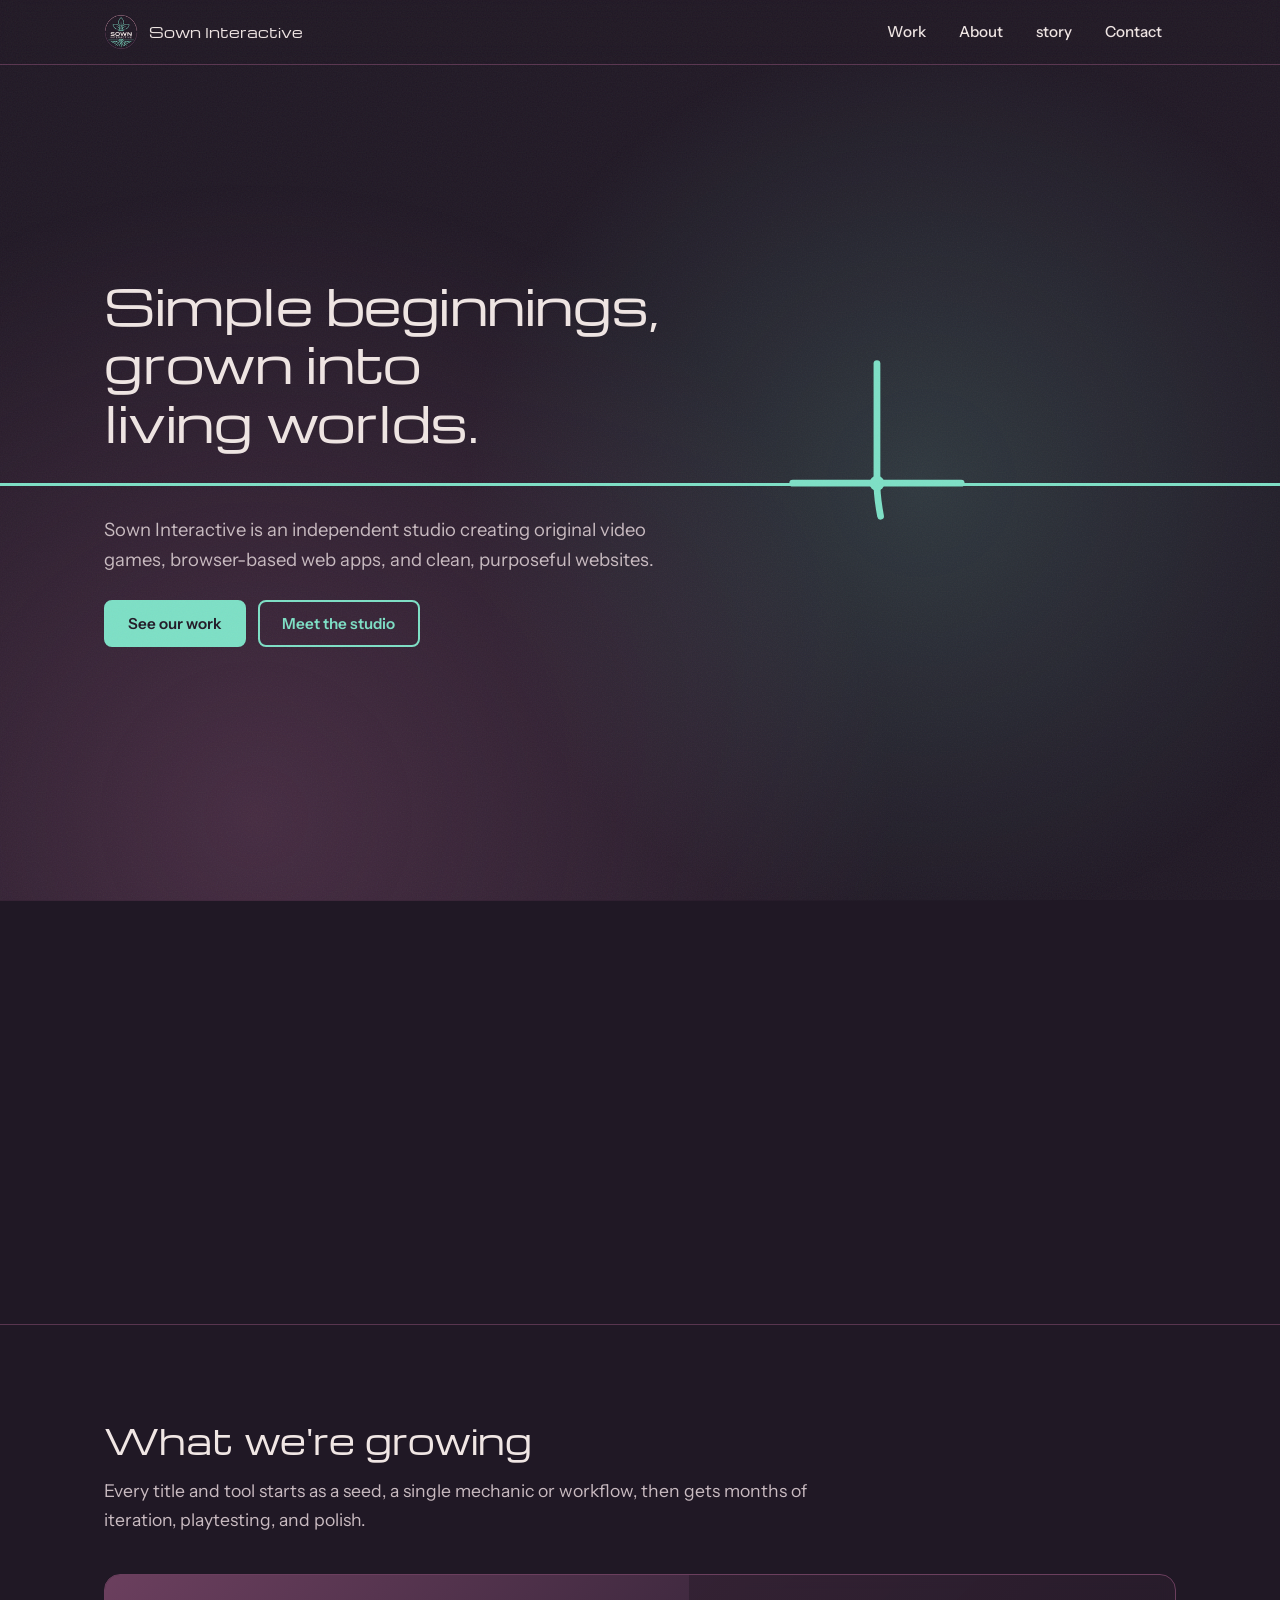
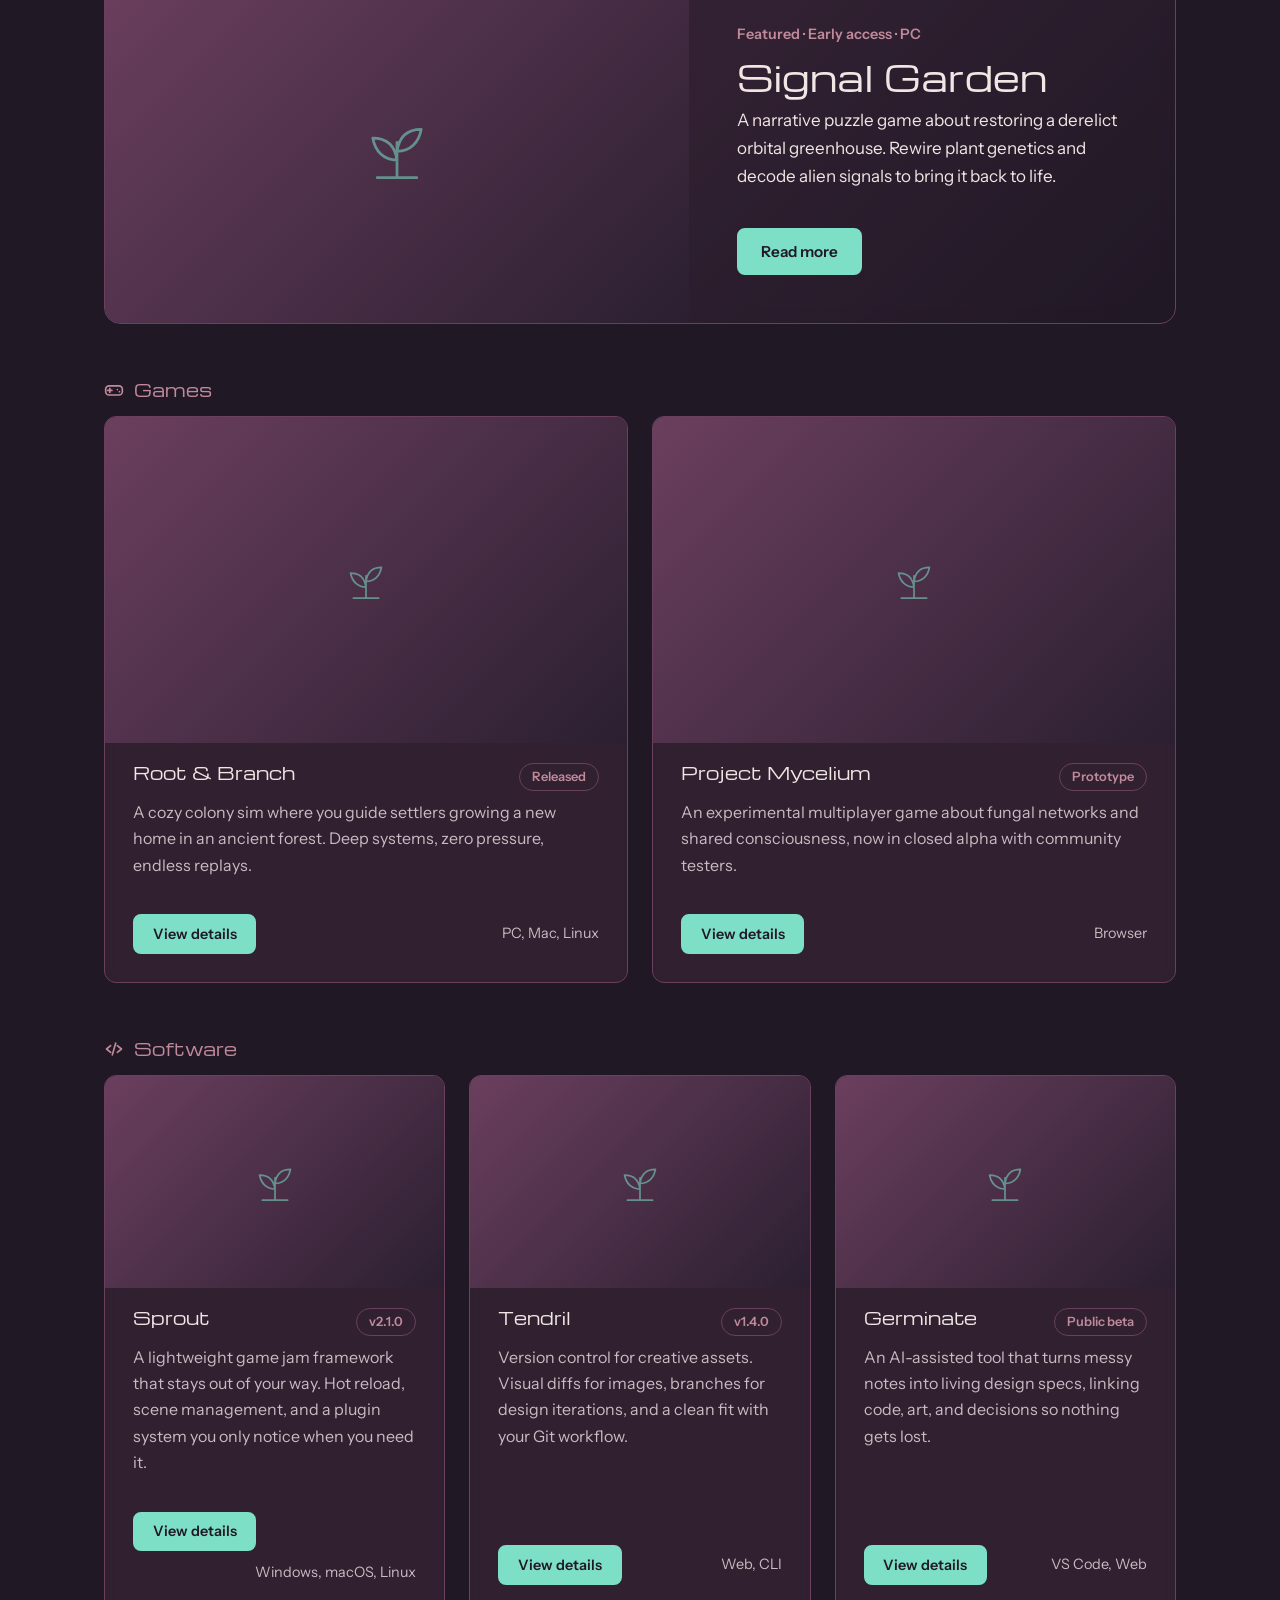
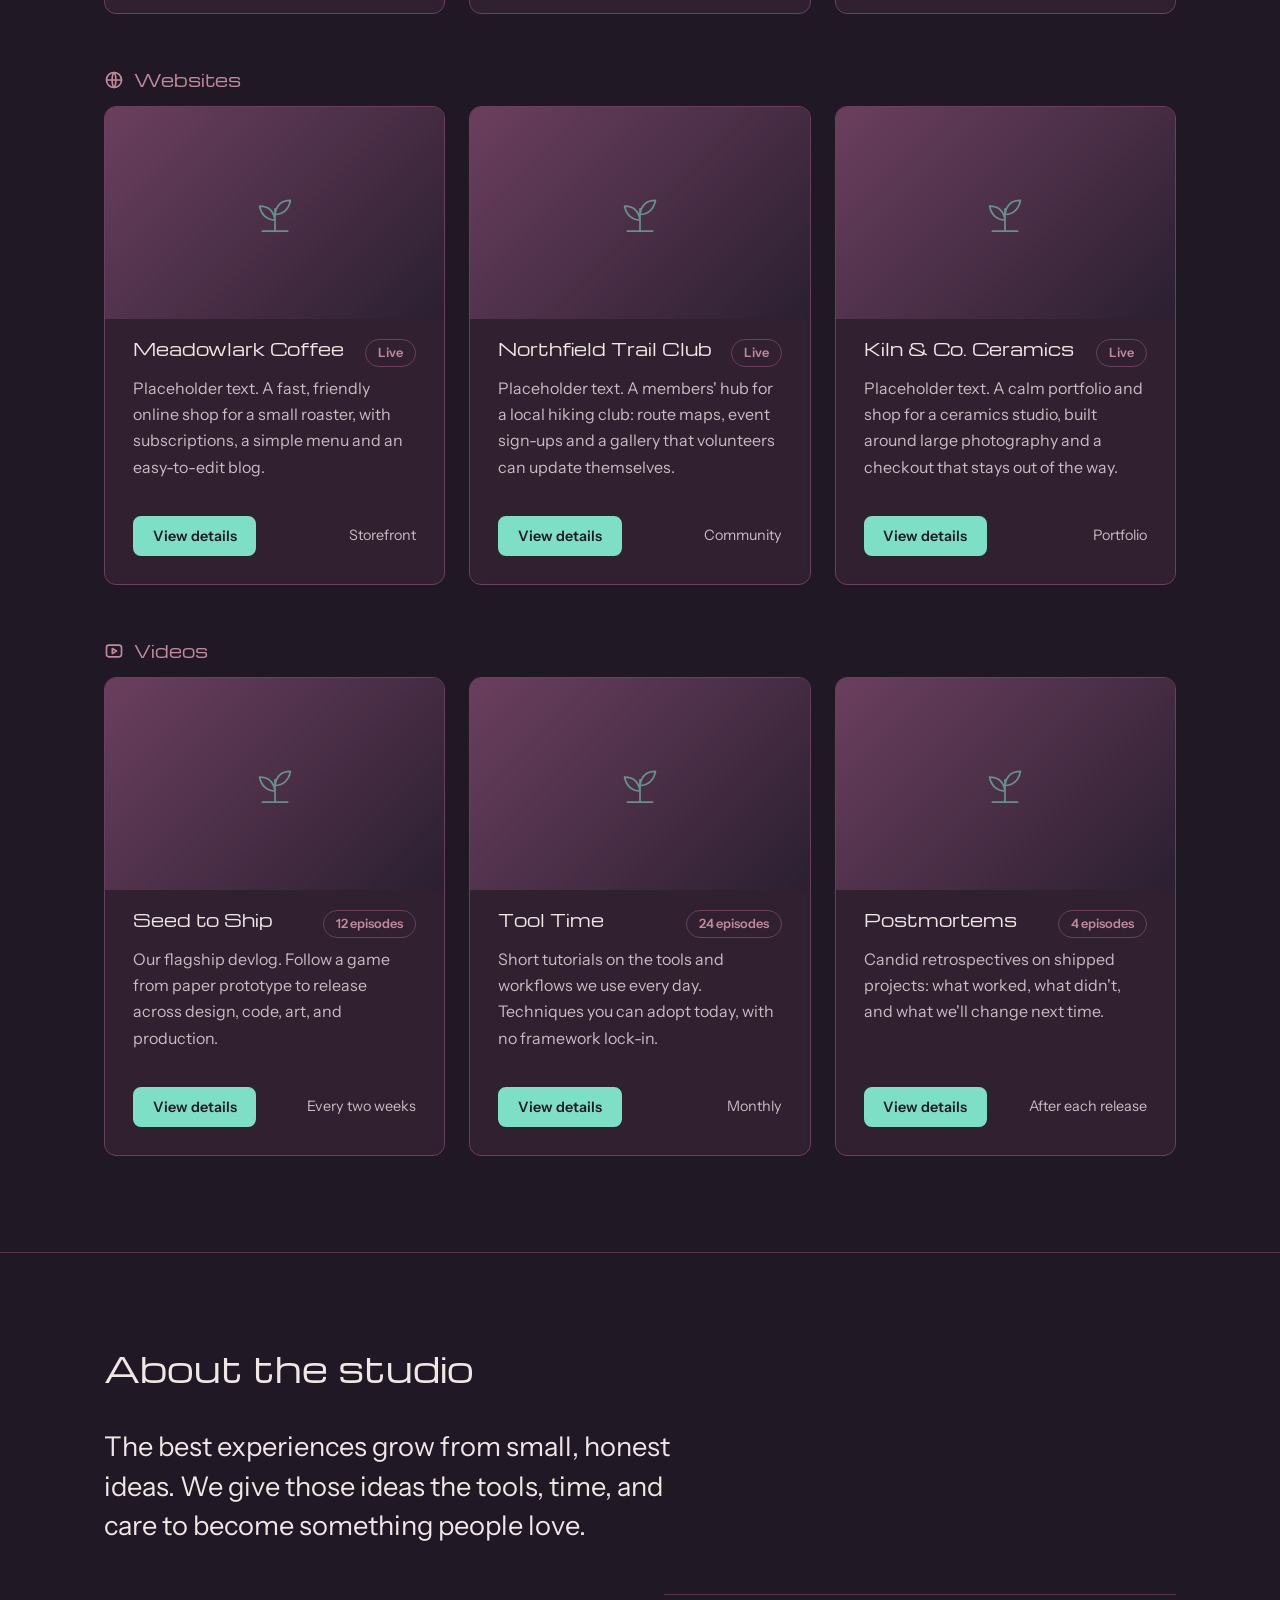
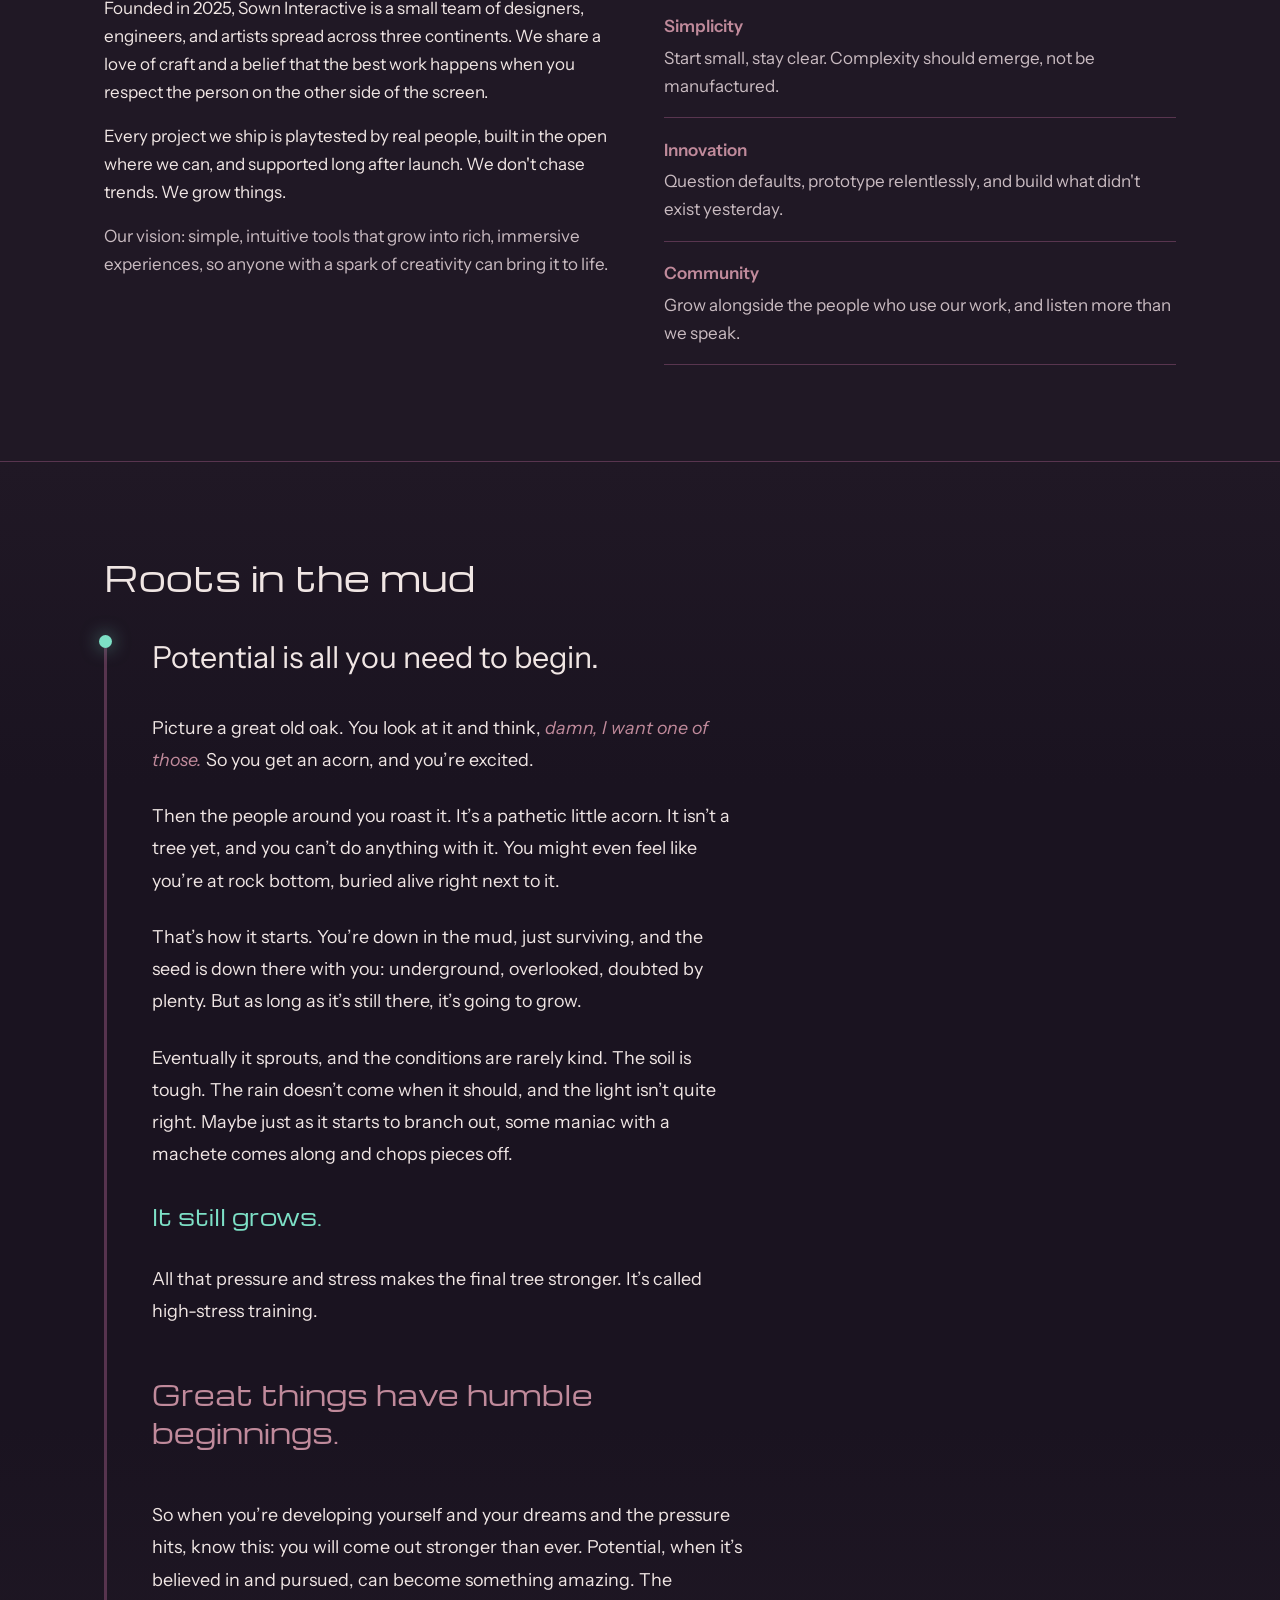
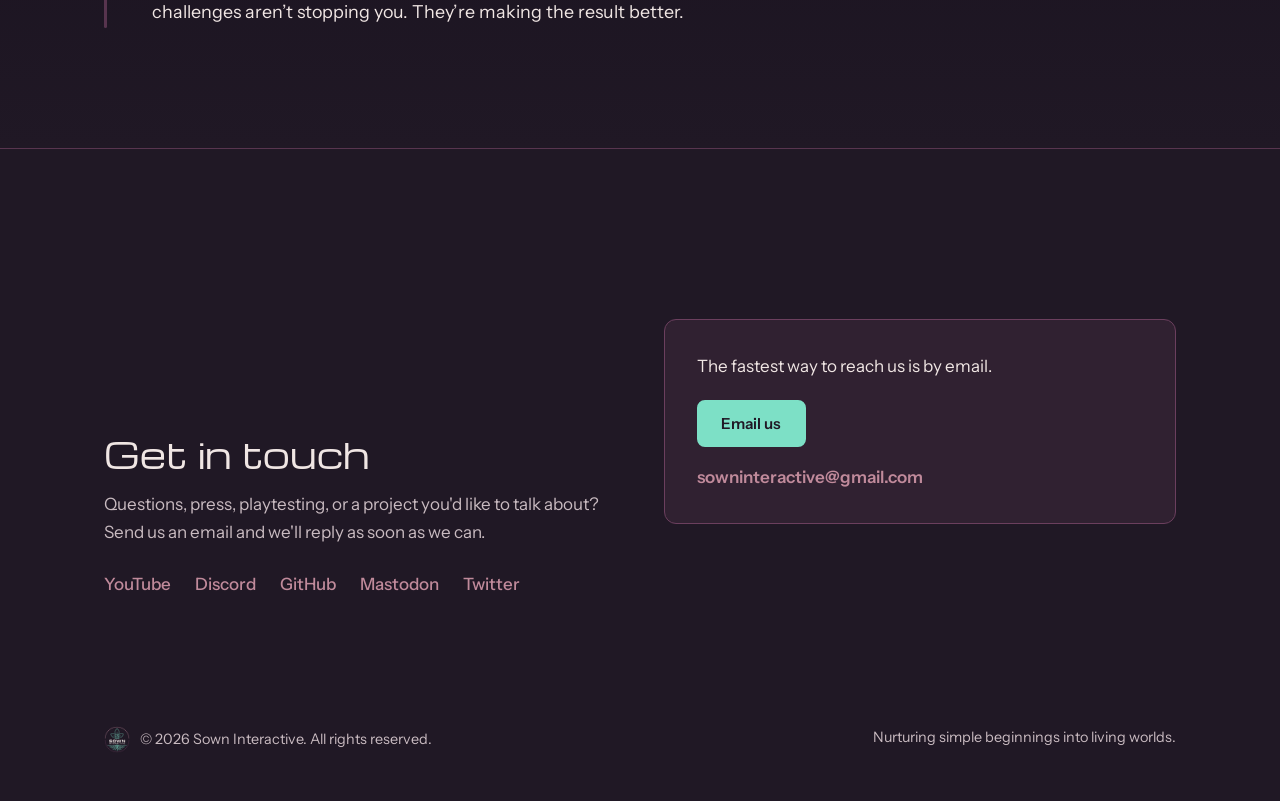
==== commit 3893eb35: "Update index.html" ====
--- a/index.html
+++ b/index.html
@@ -64,7 +64,7 @@
       <nav aria-label="Main">
         <a href="#work">Work</a>
         <a href="#about">About</a>
-        <a href="#story">Our story</a>
+        <a href="#story">story</a>
         <a href="#contact">Contact</a>
       </nav>
     </div>
@@ -103,7 +103,7 @@
         <div class="wrap copy">
           <div class="up"><h1>Simple beginnings, grown into living worlds.</h1></div>
           <div class="down">
-            <p class="lede">Sown Interactive is an independent studio creating original video games, browser-based web apps, and clean, purposeful websites..</p>
+            <p class="lede">Sown Interactive is an independent studio creating original video games, browser-based web apps, and clean, purposeful websites.</p>
             <div class="actions"><a class="btn btn-primary" href="#work">See our work</a><a class="btn btn-ghost" href="#about">Meet the studio</a></div>
           </div>
         </div>
@@ -126,7 +126,7 @@
         <p class="statement">The best experiences grow from small, honest ideas. We give those ideas the tools, time, and care to become something people love.</p>
         <div class="about-cols">
           <div>
-            <p>Founded in 2023, Sown Interactive is a small team of designers, engineers, and artists spread across three continents. We share a love of craft and a belief that the best work happens when you respect the person on the other side of the screen.</p>
+            <p>Founded in 2025, Sown Interactive is a small team of designers, engineers, and artists spread across three continents. We share a love of craft and a belief that the best work happens when you respect the person on the other side of the screen.</p>
             <p>Every project we ship is playtested by real people, built in the open where we can, and supported long after launch. We don't chase trends. We grow things.</p>
             <p class="muted">Our vision: simple, intuitive tools that grow into rich, immersive experiences, so anyone with a spark of creativity can bring it to life.</p>
           </div>
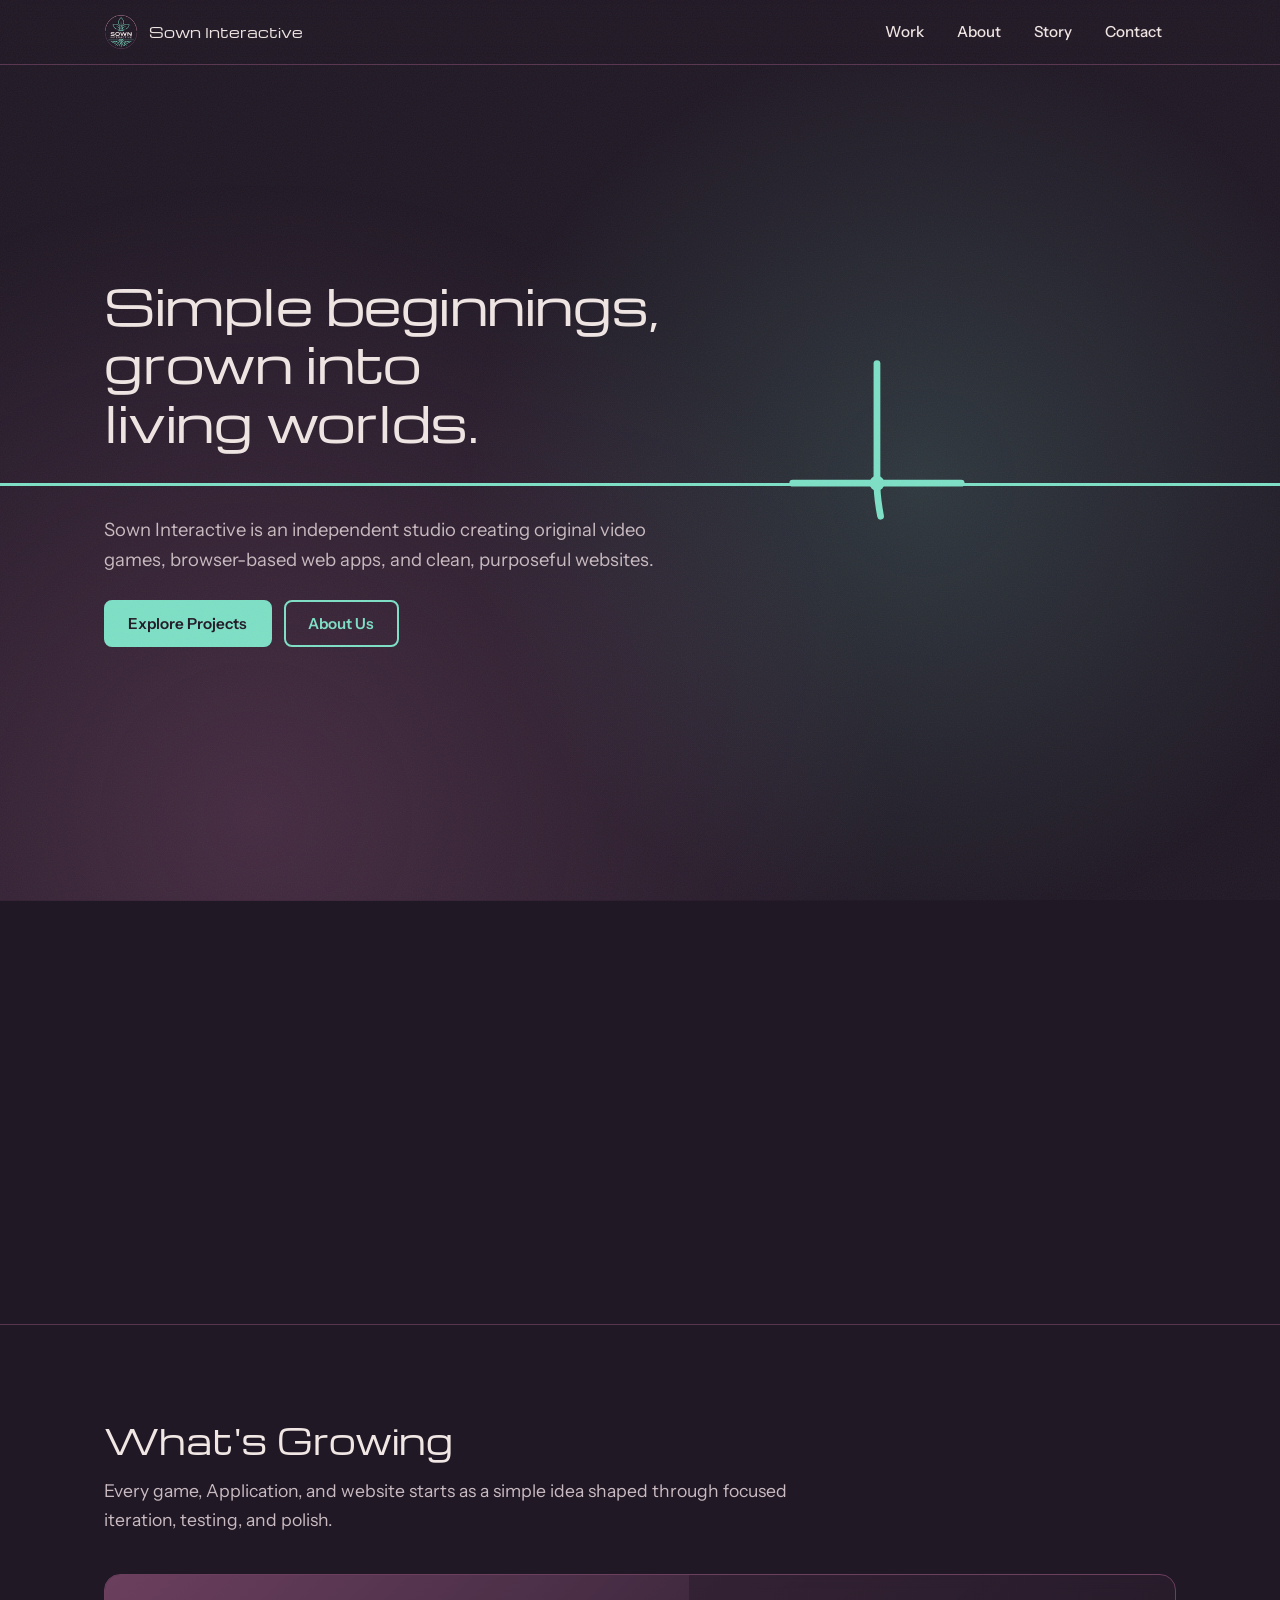
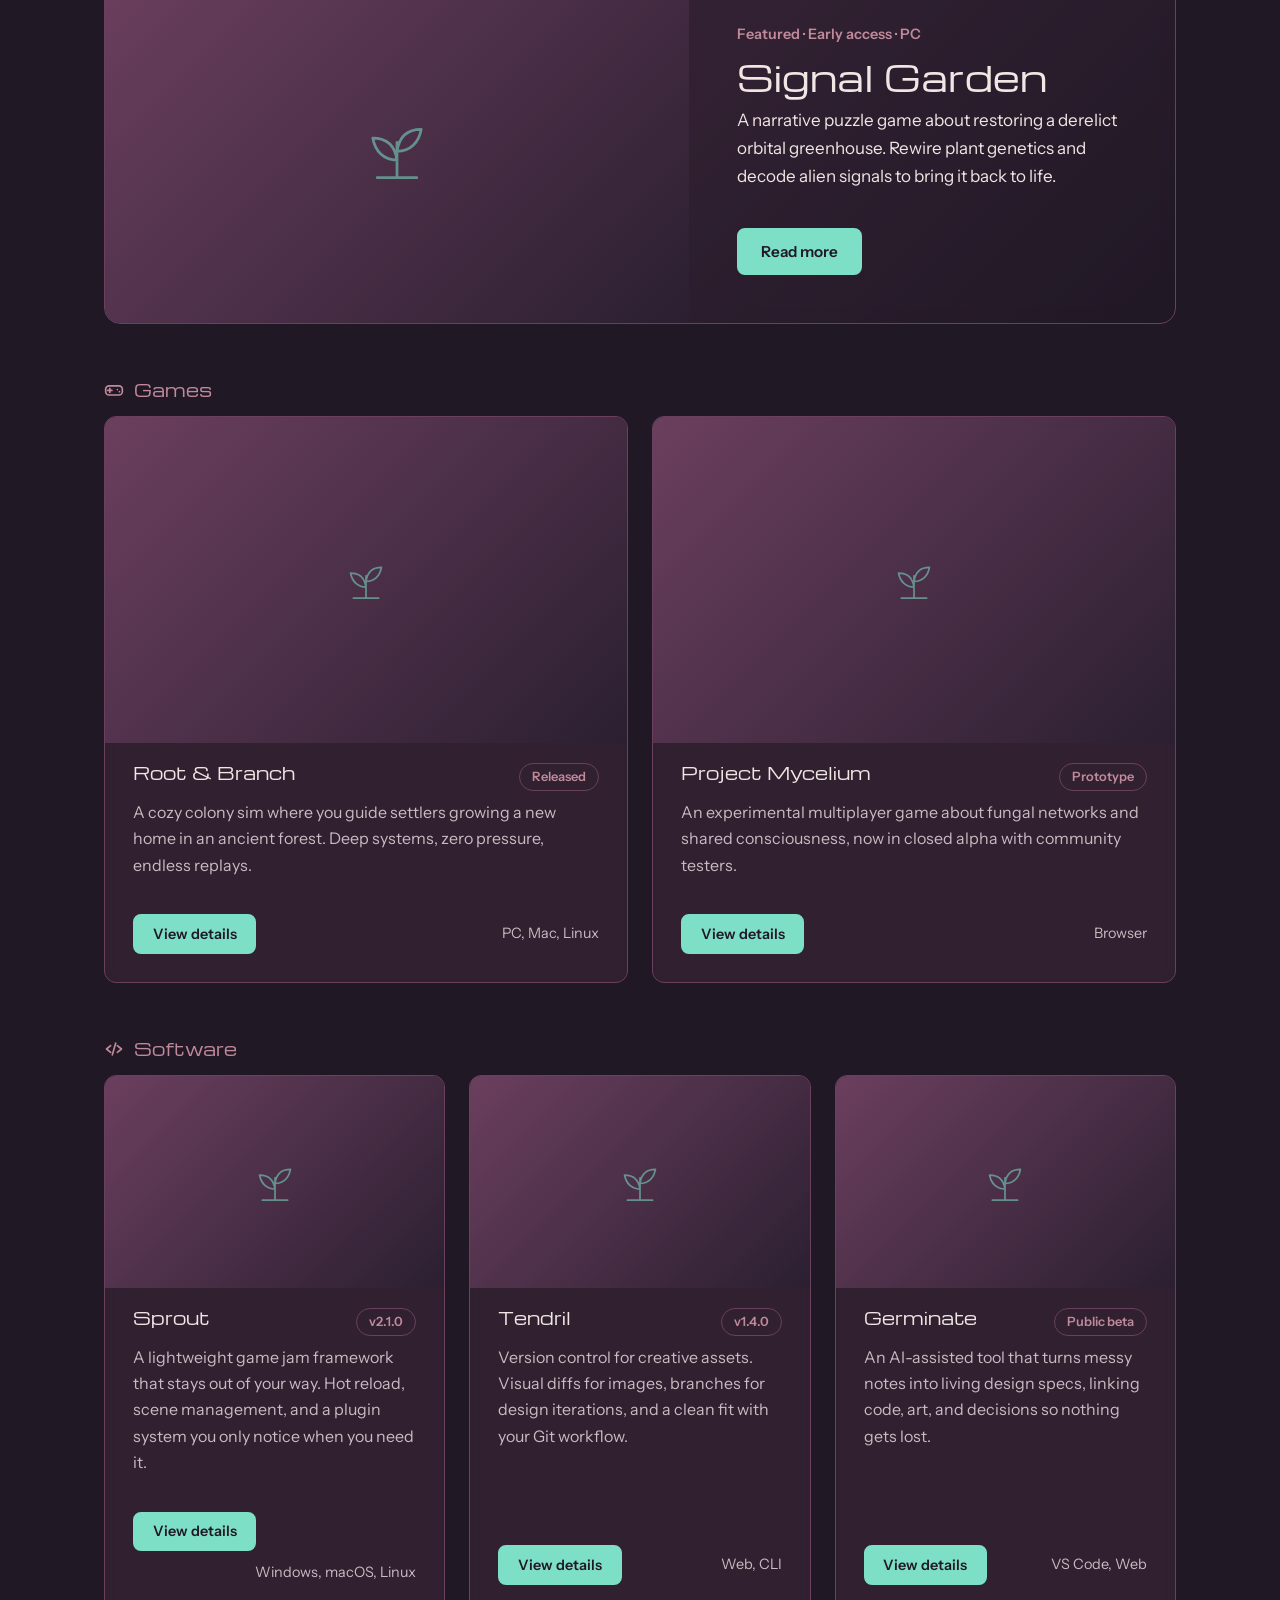
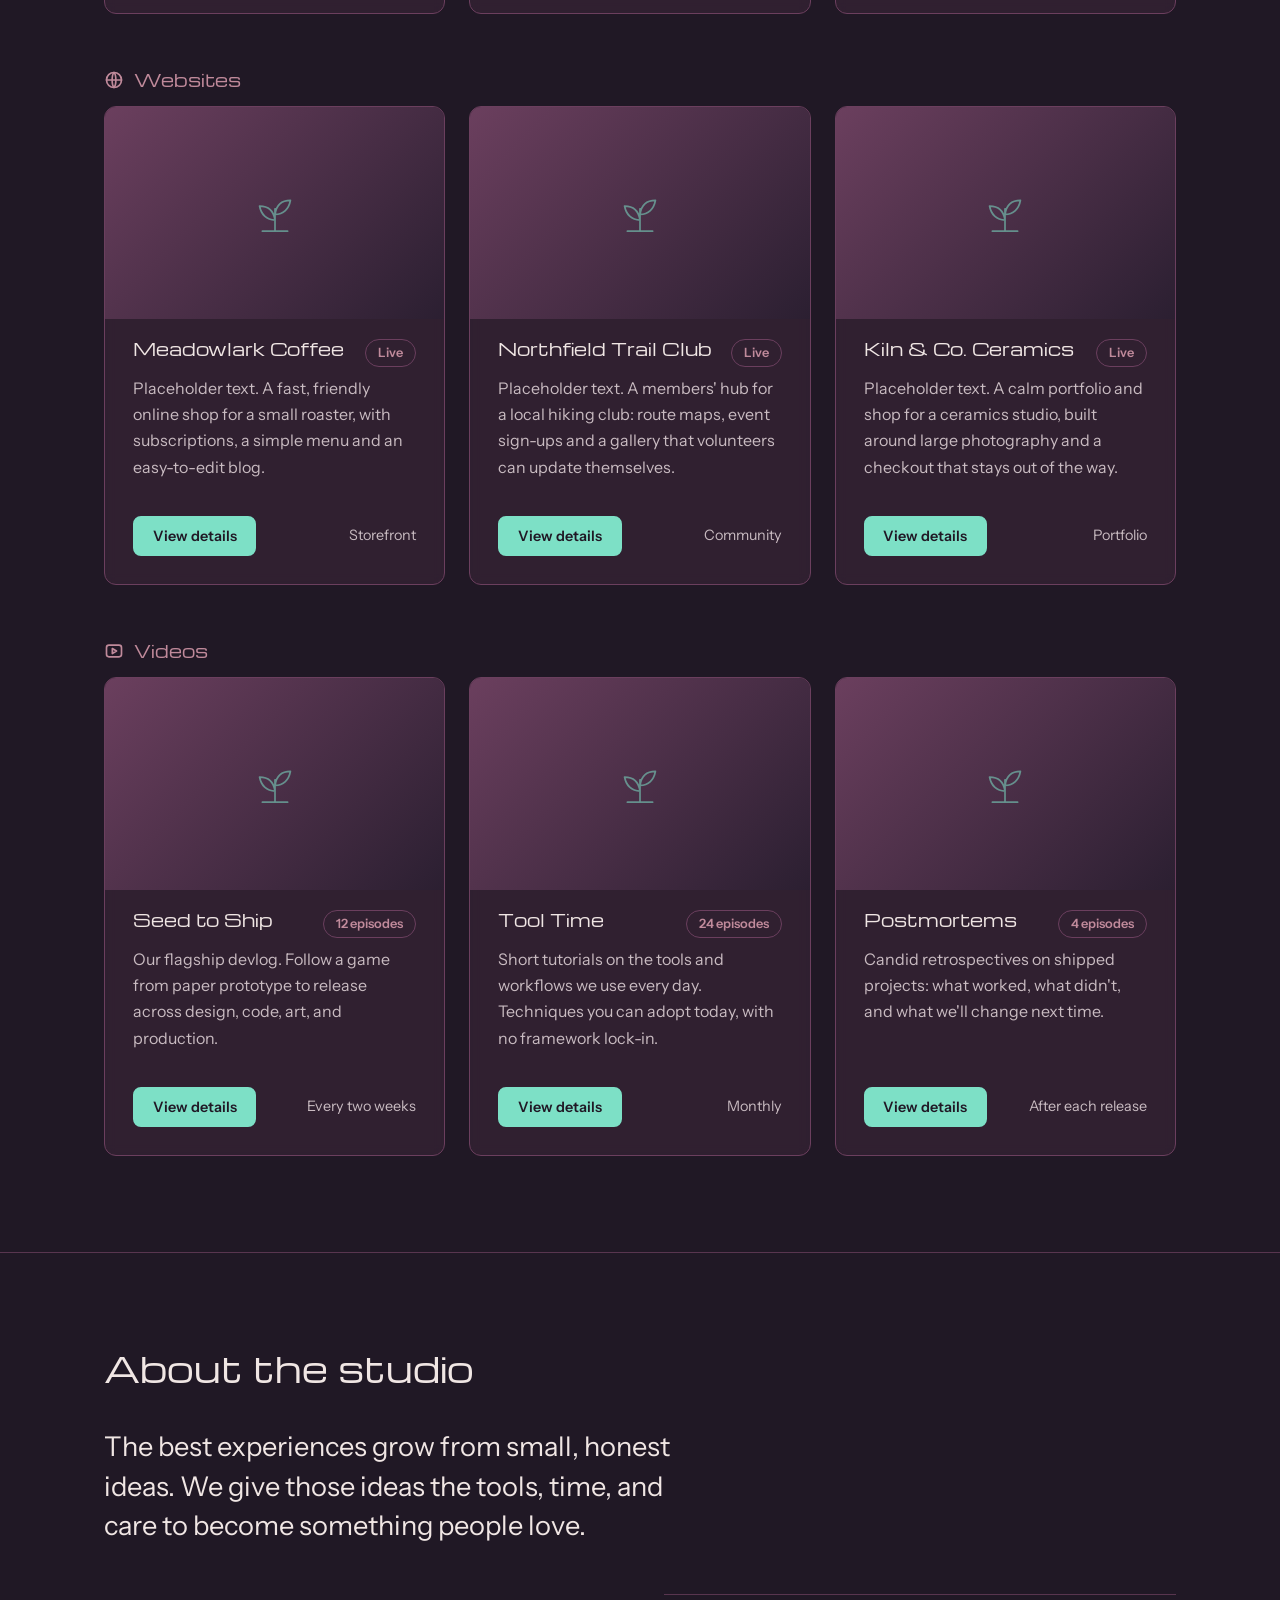
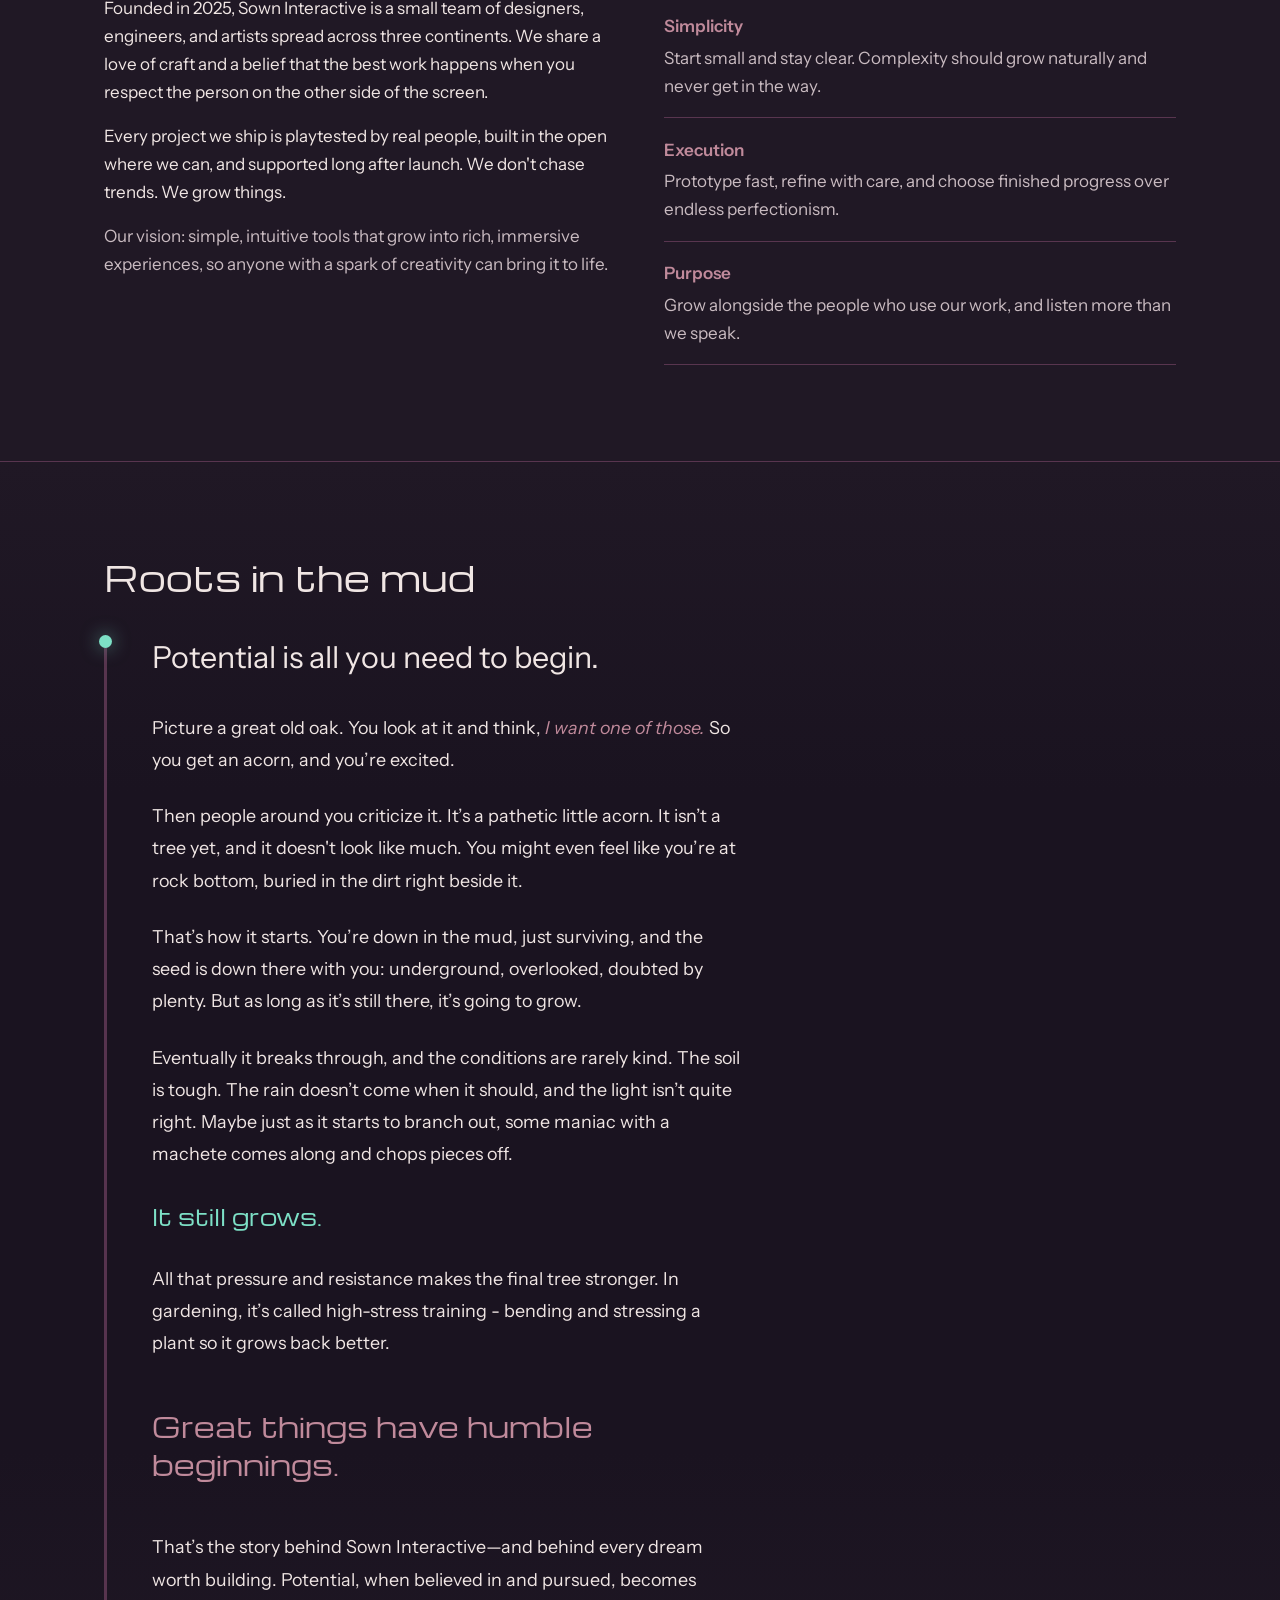
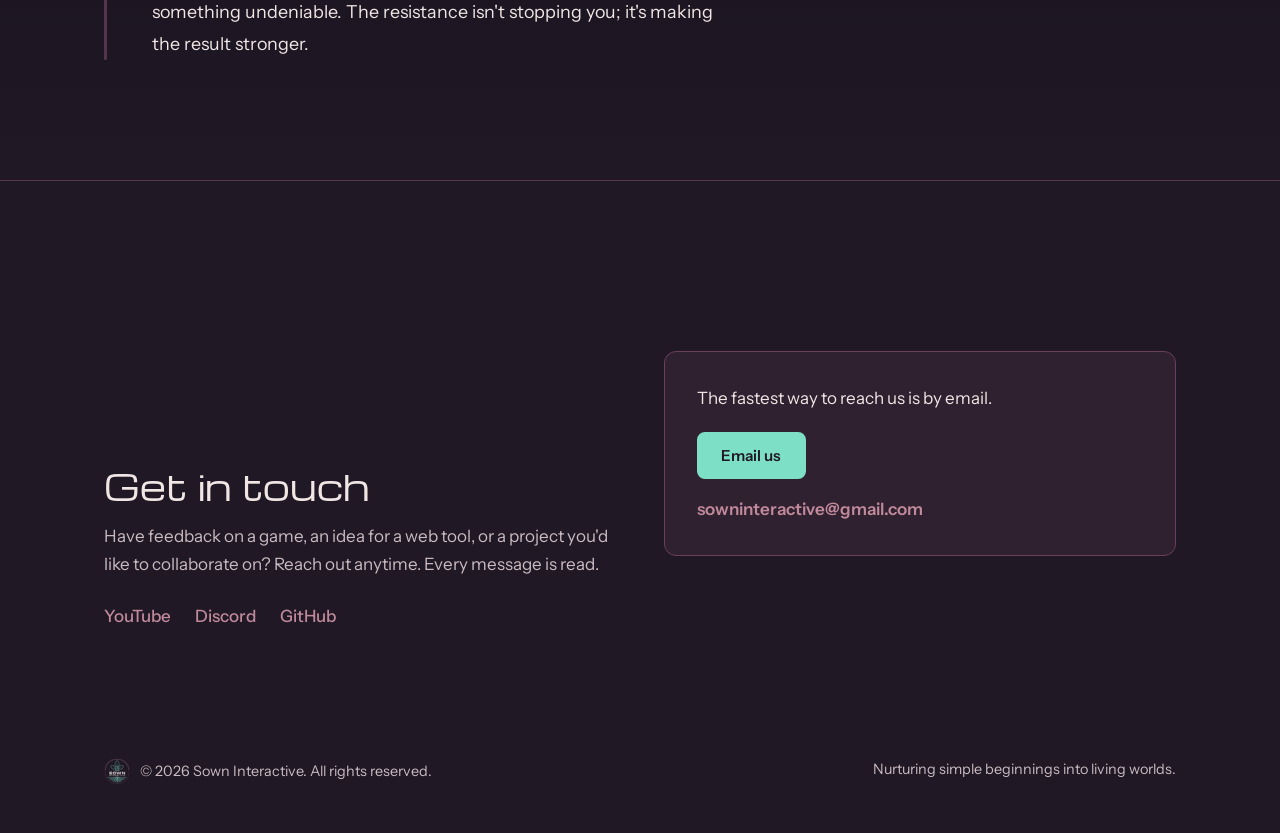
==== commit a1c7e8ae: "Update index.html" ====
--- a/index.html
+++ b/index.html
@@ -64,7 +64,7 @@
       <nav aria-label="Main">
         <a href="#work">Work</a>
         <a href="#about">About</a>
-        <a href="#story">story</a>
+        <a href="#story">Story</a>
         <a href="#contact">Contact</a>
       </nav>
     </div>
@@ -104,7 +104,7 @@
           <div class="up"><h1>Simple beginnings, grown into living worlds.</h1></div>
           <div class="down">
             <p class="lede">Sown Interactive is an independent studio creating original video games, browser-based web apps, and clean, purposeful websites.</p>
-            <div class="actions"><a class="btn btn-primary" href="#work">See our work</a><a class="btn btn-ghost" href="#about">Meet the studio</a></div>
+            <div class="actions"><a class="btn btn-primary" href="#work">Explore Projects</a><a class="btn btn-ghost" href="#about">About Us</a></div>
           </div>
         </div>
       </div>
@@ -113,8 +113,8 @@
     <section class="block" id="work">
       <div class="wrap">
         <div class="section-head">
-          <h2>What we're growing</h2>
-          <p>Every title and tool starts as a seed, a single mechanic or workflow, then gets months of iteration, playtesting, and polish.</p>
+          <h2>What's Growing</h2>
+          <p>Every game, Application, and website starts as a simple idea shaped through focused iteration, testing, and polish.</p>
         </div>
         <div id="projects"><noscript><p class="muted">The projects list needs JavaScript turned on.</p></noscript></div>
       </div>
@@ -131,9 +131,9 @@
             <p class="muted">Our vision: simple, intuitive tools that grow into rich, immersive experiences, so anyone with a spark of creativity can bring it to life.</p>
           </div>
           <dl class="values">
-            <div><dt>Simplicity</dt><dd>Start small, stay clear. Complexity should emerge, not be manufactured.</dd></div>
-            <div><dt>Innovation</dt><dd>Question defaults, prototype relentlessly, and build what didn't exist yesterday.</dd></div>
-            <div><dt>Community</dt><dd>Grow alongside the people who use our work, and listen more than we speak.</dd></div>
+            <div><dt>Simplicity</dt><dd>Start small and stay clear. Complexity should grow naturally and never get in the way.</dd></div>
+            <div><dt>Execution</dt><dd>Prototype fast, refine with care, and choose finished progress over endless perfectionism.</dd></div>
+            <div><dt>Purpose</dt><dd>Grow alongside the people who use our work, and listen more than we speak.</dd></div>
           </dl>
         </div>
       </div>
@@ -145,14 +145,14 @@
         <div class="story-body">
           <div class="vine" aria-hidden="true"><i></i></div>
           <p class="lead">Potential is all you need to begin.</p>
-          <p>Picture a great old oak. You look at it and think, <em>damn, I want one of those.</em> So you get an acorn, and you’re excited.</p>
-          <p>Then the people around you roast it. It’s a pathetic little acorn. It isn’t a tree yet, and you can’t do anything with it. You might even feel like you’re at rock bottom, buried alive right next to it.</p>
+          <p>Picture a great old oak. You look at it and think, <em>I want one of those.</em> So you get an acorn, and you’re excited.</p>
+          <p>Then people around you criticize it. It’s a pathetic little acorn. It isn’t a tree yet, and it doesn't look like much. You might even feel like you’re at rock bottom, buried in the dirt right beside it.</p>
           <p>That’s how it starts. You’re down in the mud, just surviving, and the seed is down there with you: underground, overlooked, doubted by plenty. But as long as it’s still there, it’s going to grow.</p>
-          <p>Eventually it sprouts, and the conditions are rarely kind. The soil is tough. The rain doesn’t come when it should, and the light isn’t quite right. Maybe just as it starts to branch out, some maniac with a machete comes along and chops pieces off.</p>
+          <p>Eventually it breaks through, and the conditions are rarely kind. The soil is tough. The rain doesn’t come when it should, and the light isn’t quite right. Maybe just as it starts to branch out, some maniac with a machete comes along and chops pieces off.</p>
           <p class="beat">It still grows.</p>
-          <p>All that pressure and stress makes the final tree stronger. It’s called high-stress training.</p>
+          <p>All that pressure and resistance makes the final tree stronger. In gardening, it’s called high-stress training - bending and stressing a plant so it grows back better.</p>
           <blockquote class="pull">Great things have humble beginnings.</blockquote>
-          <p>So when you’re developing yourself and your dreams and the pressure hits, know this: you will come out stronger than ever. Potential, when it’s believed in and pursued, can become something amazing. The challenges aren’t stopping you. They’re making the result better.</p>
+          <p>That’s the story behind Sown Interactive—and behind every dream worth building. Potential, when believed in and pursued, becomes something undeniable. The resistance isn't stopping you; it's making the result stronger.</p>
         </div>
       </div>
     </section>
@@ -173,9 +173,9 @@
             <circle class="c" cx="60" cy="62" r="5" fill="#C08A9B" stroke="none" opacity="0"/>
           </svg>
           <h2 style="margin-bottom:1rem">Get in touch</h2>
-          <p class="muted">Questions, press, playtesting, or a project you'd like to talk about? Send us an email and we'll reply as soon as we can.</p>
+          <p class="muted">Have feedback on a game, an idea for a web tool, or a project you'd like to collaborate on? Reach out anytime. Every message is read.</p>
           <div class="social">
-            <a href="#">YouTube</a><a href="#">Discord</a><a href="#">GitHub</a><a href="#">Mastodon</a><a href="#">Twitter</a>
+            <a href="#">YouTube</a><a href="#">Discord</a><a href="#">GitHub</a>
           </div>
         </div>
         <div class="mail">
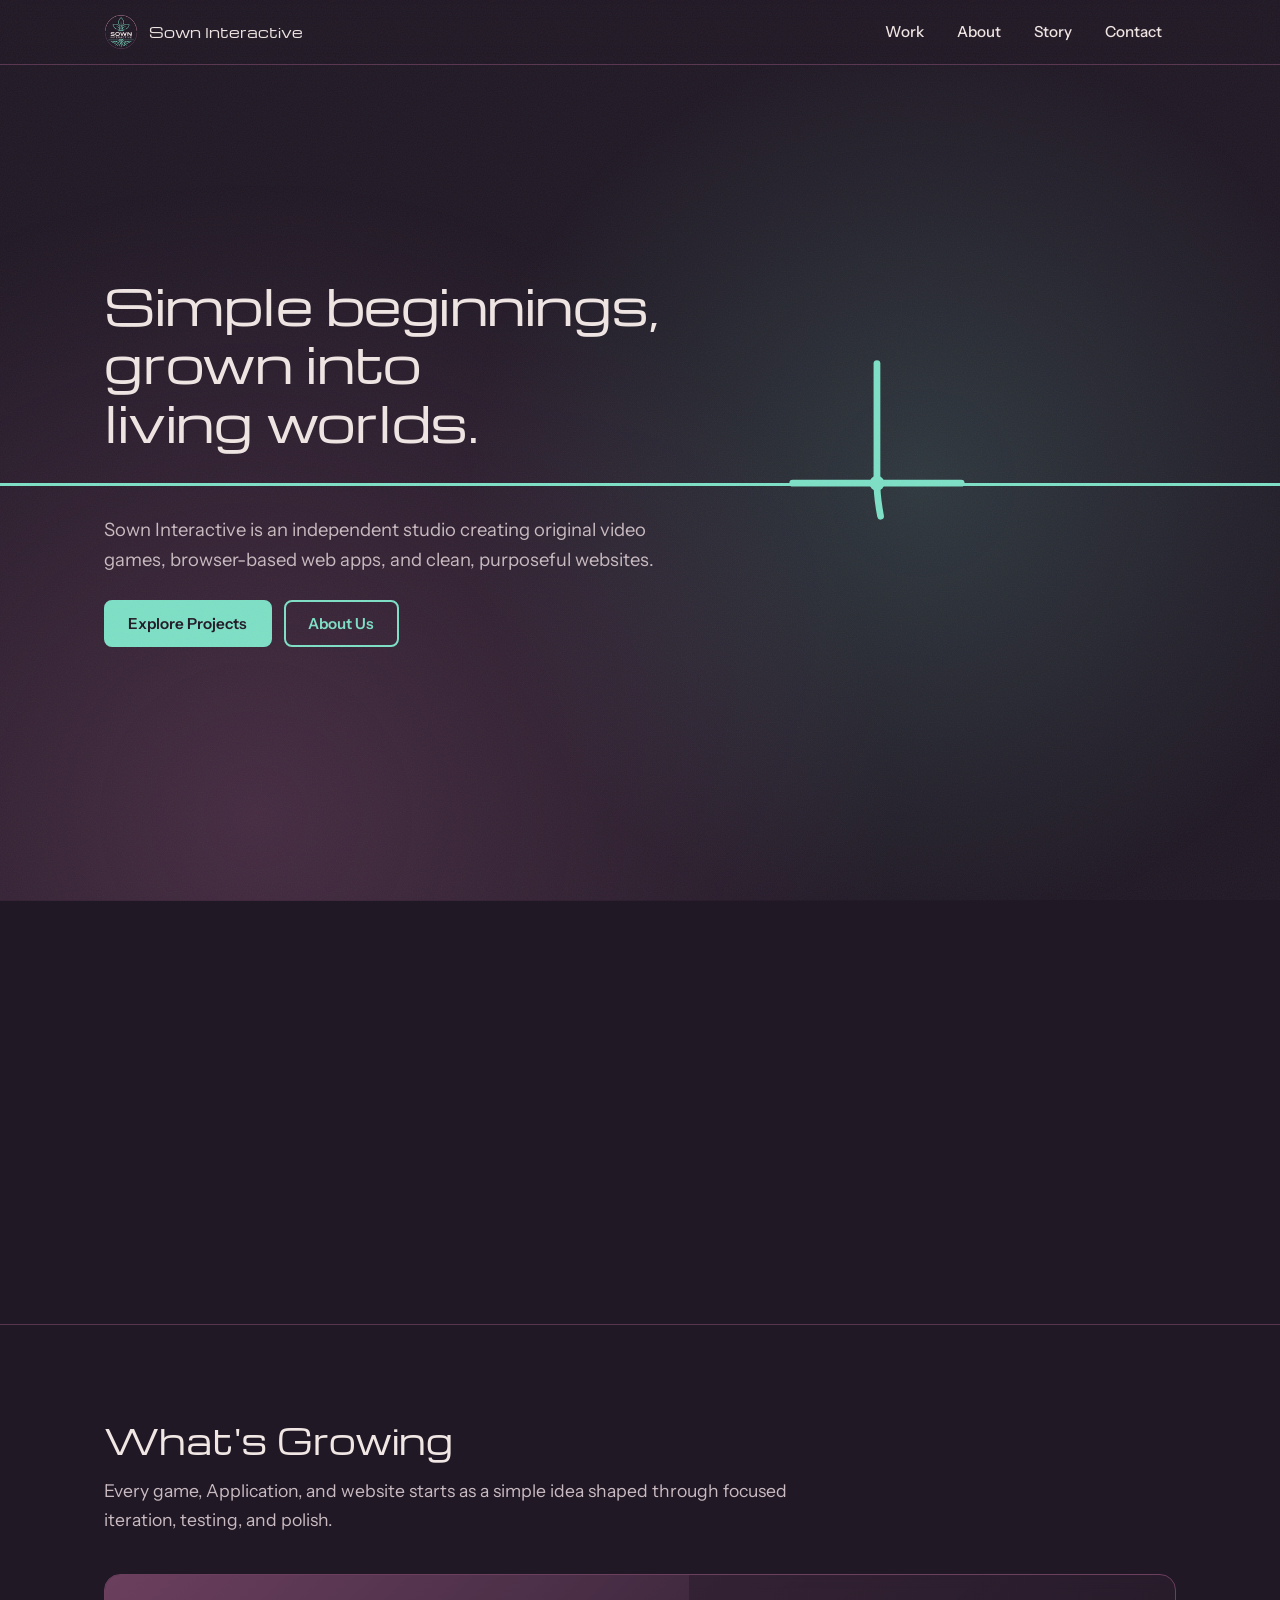
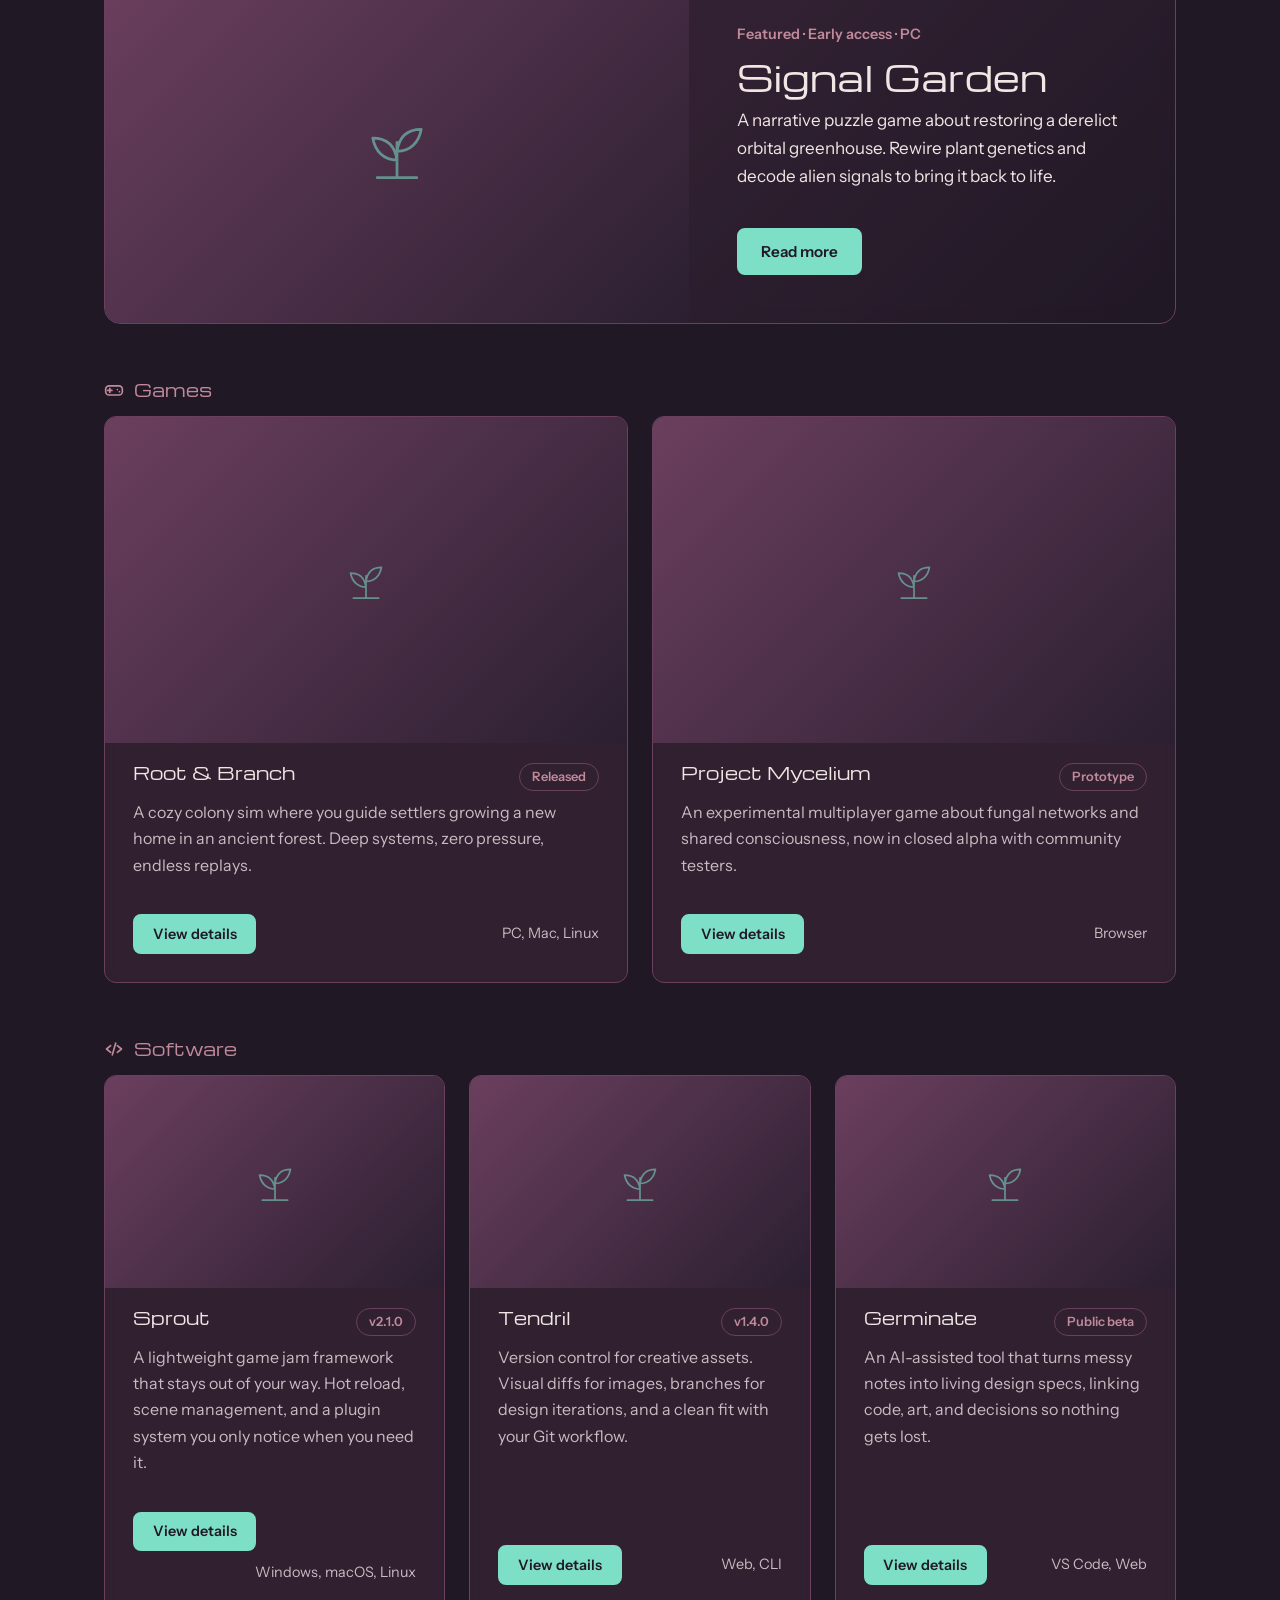
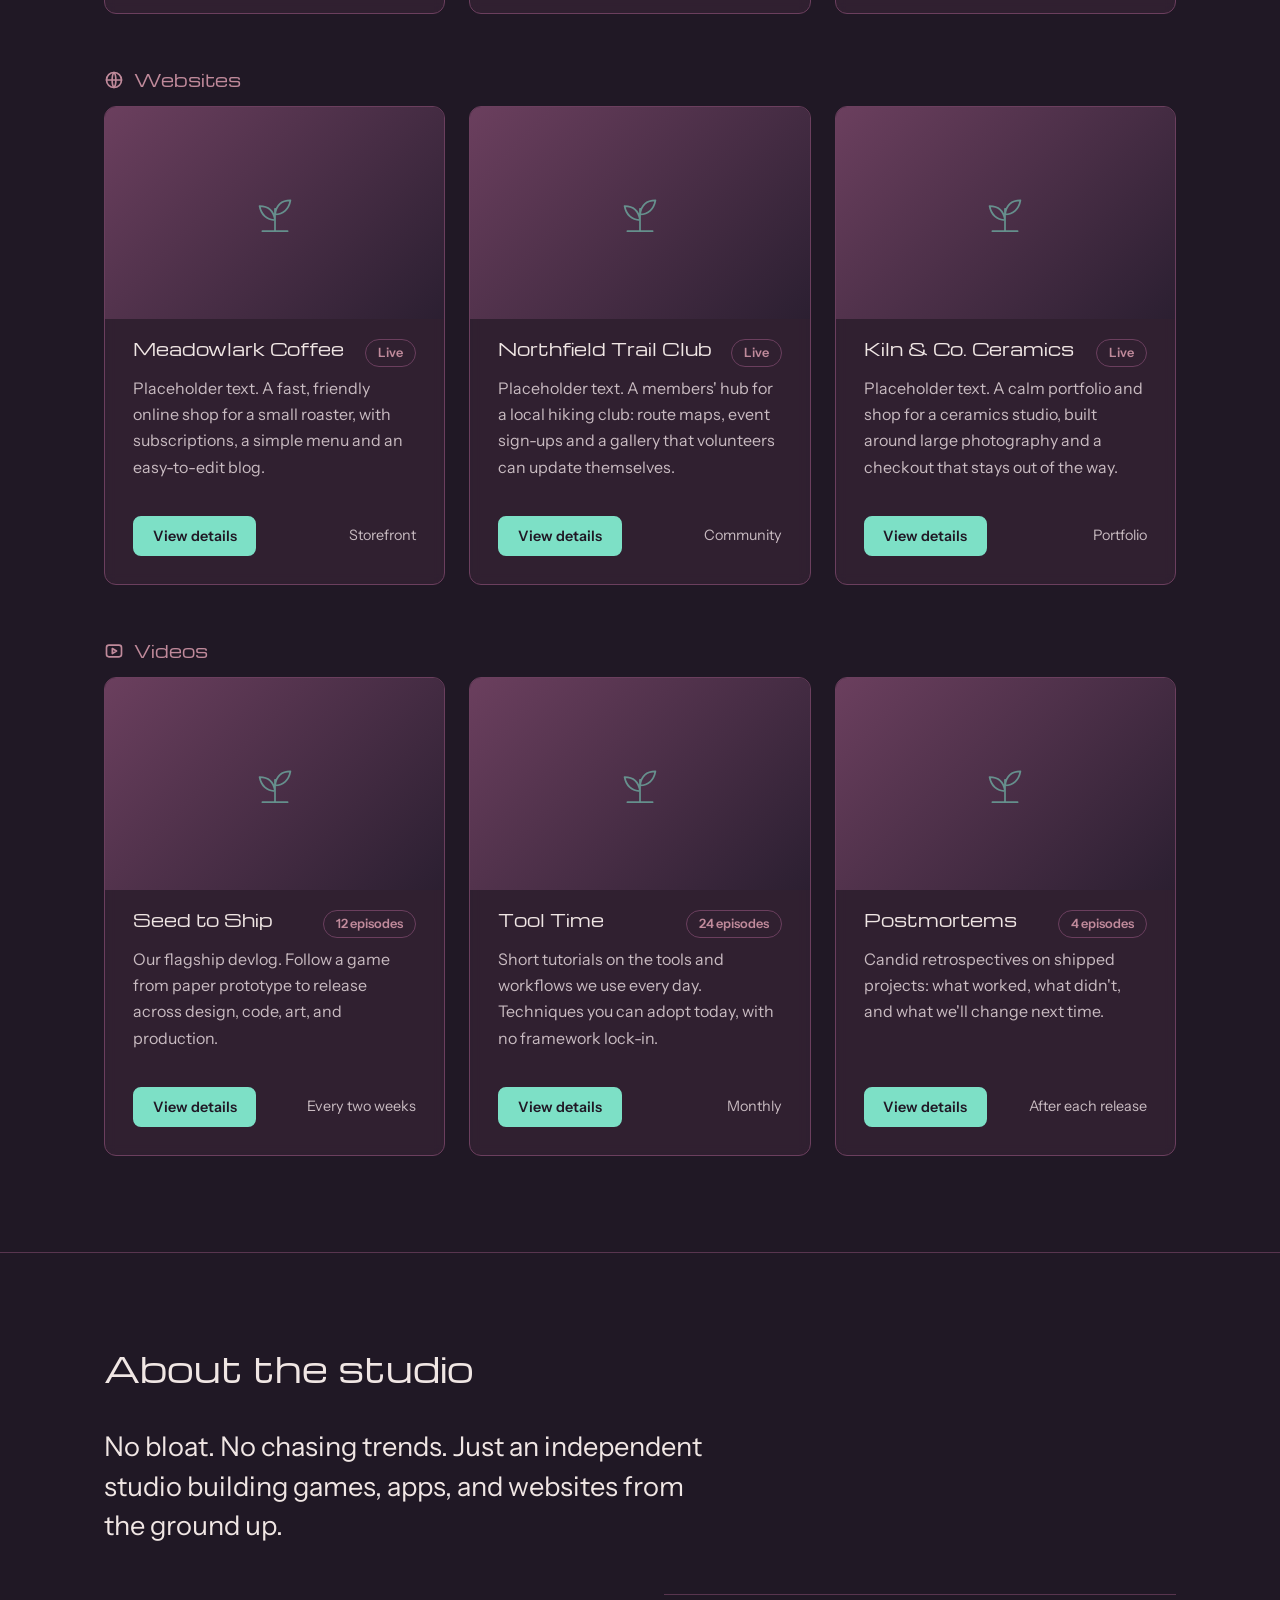
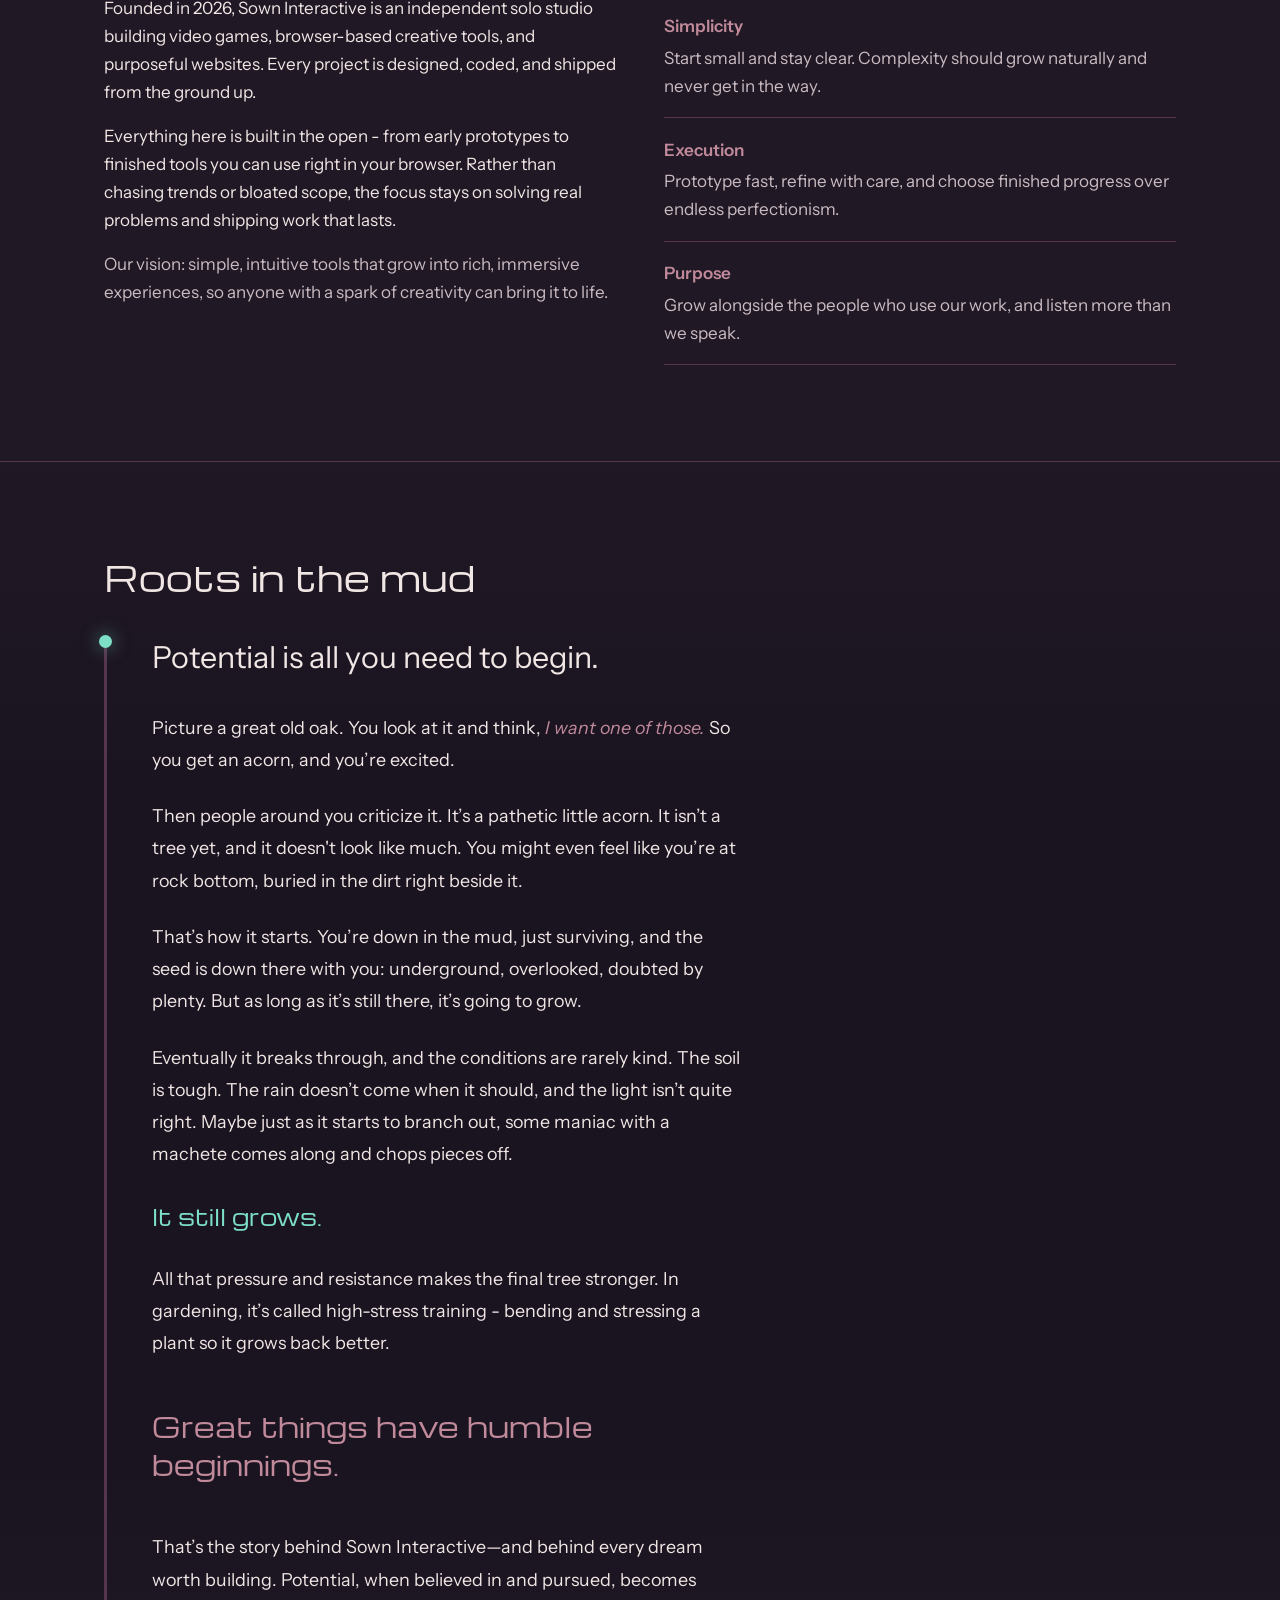
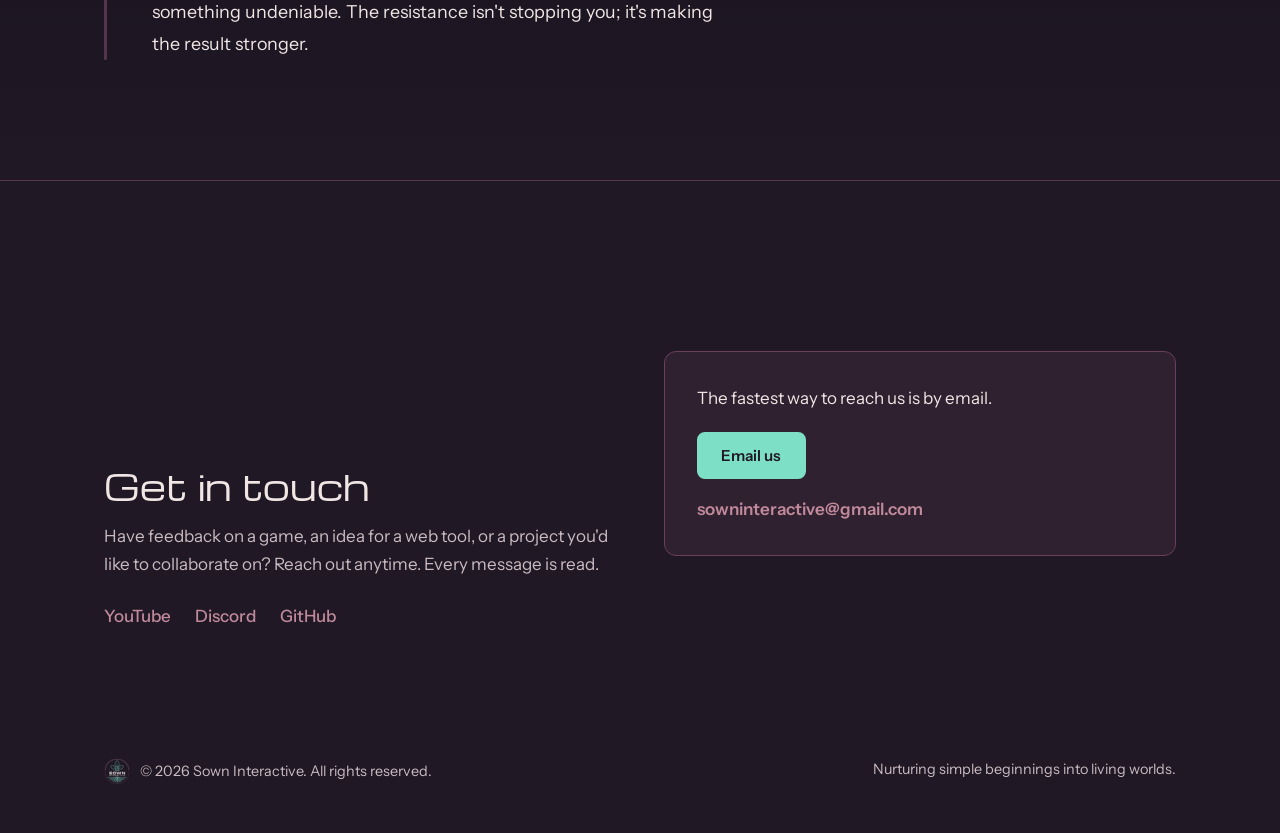
==== commit 426c6dc0: "Update index.html" ====
--- a/index.html
+++ b/index.html
@@ -123,11 +123,11 @@
     <section class="block" id="about">
       <div class="wrap">
         <div class="section-head"><h2>About the studio</h2></div>
-        <p class="statement">The best experiences grow from small, honest ideas. We give those ideas the tools, time, and care to become something people love.</p>
+        <p class="statement">No bloat. No chasing trends. Just an independent studio building games, apps, and websites from the ground up.</p>
         <div class="about-cols">
           <div>
-            <p>Founded in 2025, Sown Interactive is a small team of designers, engineers, and artists spread across three continents. We share a love of craft and a belief that the best work happens when you respect the person on the other side of the screen.</p>
-            <p>Every project we ship is playtested by real people, built in the open where we can, and supported long after launch. We don't chase trends. We grow things.</p>
+            <p>Founded in 2026, Sown Interactive is an independent solo studio building video games, browser-based creative tools, and purposeful websites. Every project is designed, coded, and shipped from the ground up.</p>
+            <p>Everything here is built in the open - from early prototypes to finished tools you can use right in your browser. Rather than chasing trends or bloated scope, the focus stays on solving real problems and shipping work that lasts.</p>
             <p class="muted">Our vision: simple, intuitive tools that grow into rich, immersive experiences, so anyone with a spark of creativity can bring it to life.</p>
           </div>
           <dl class="values">
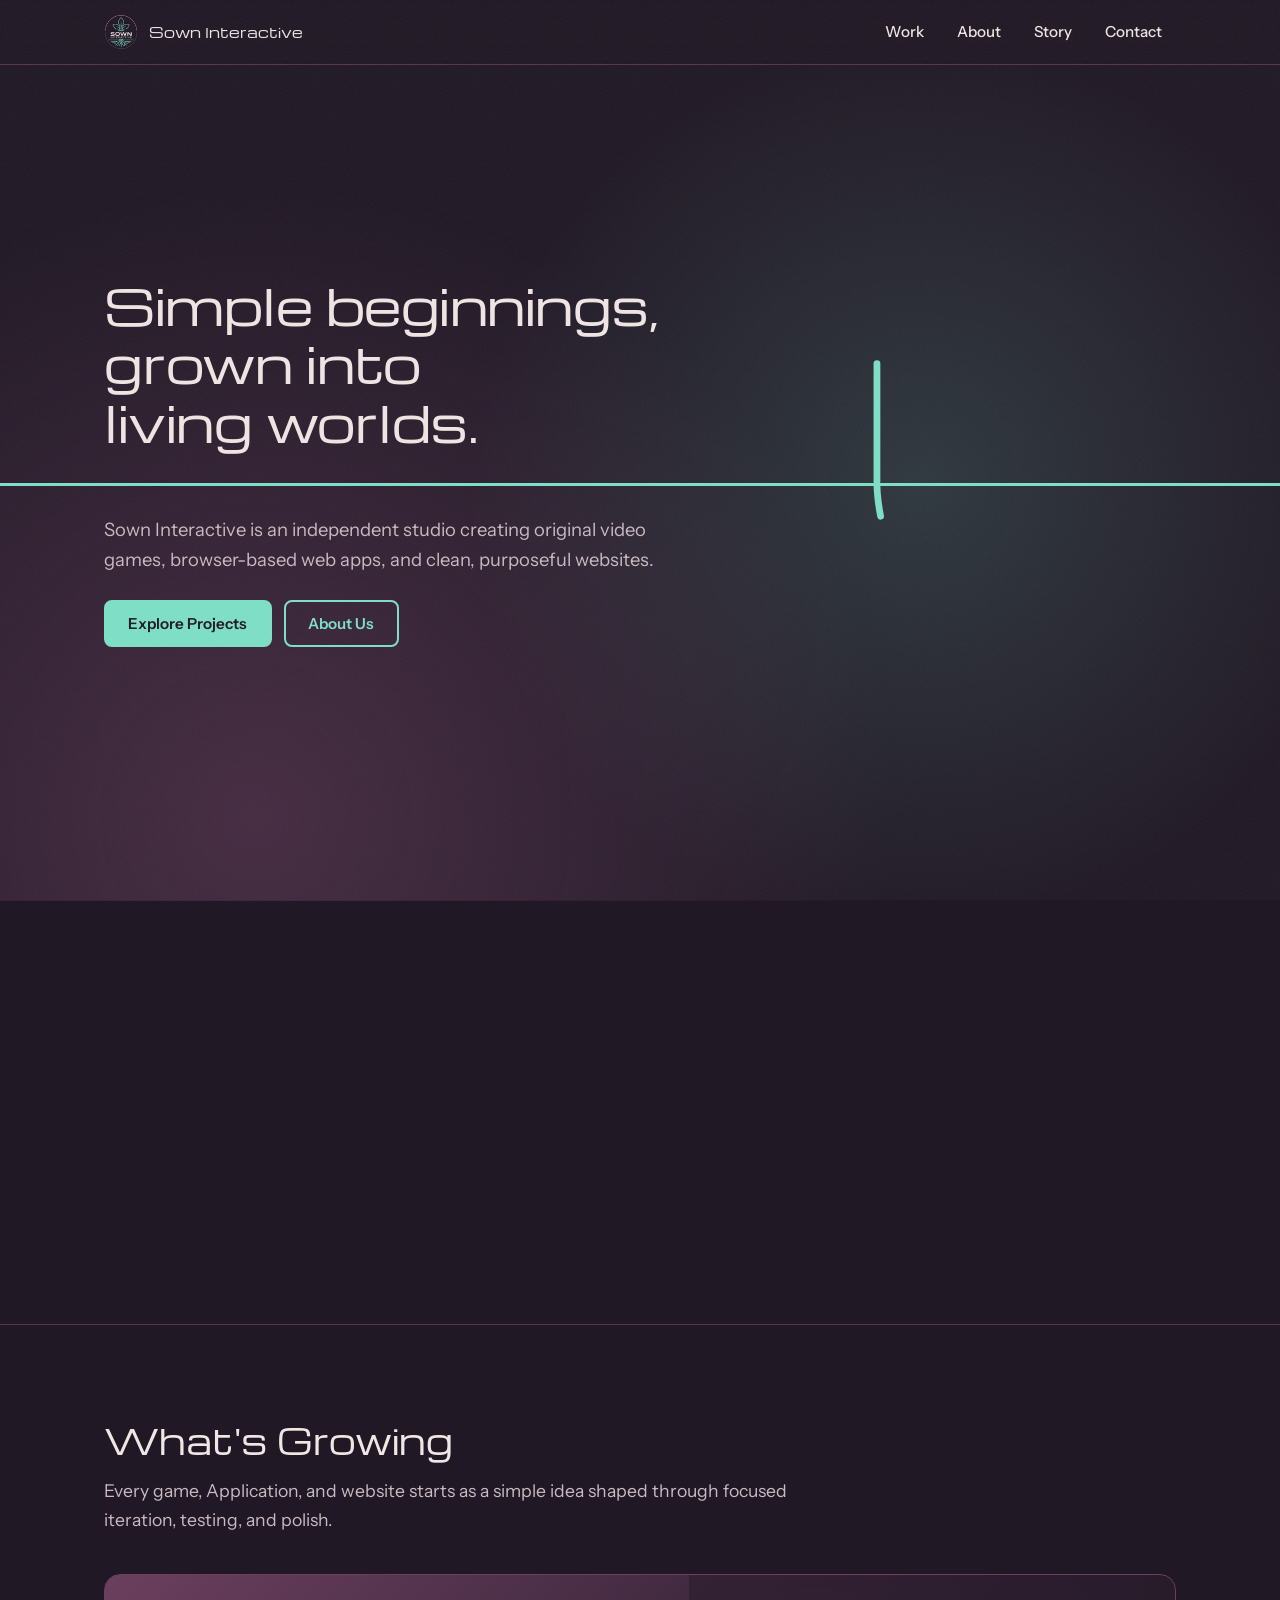
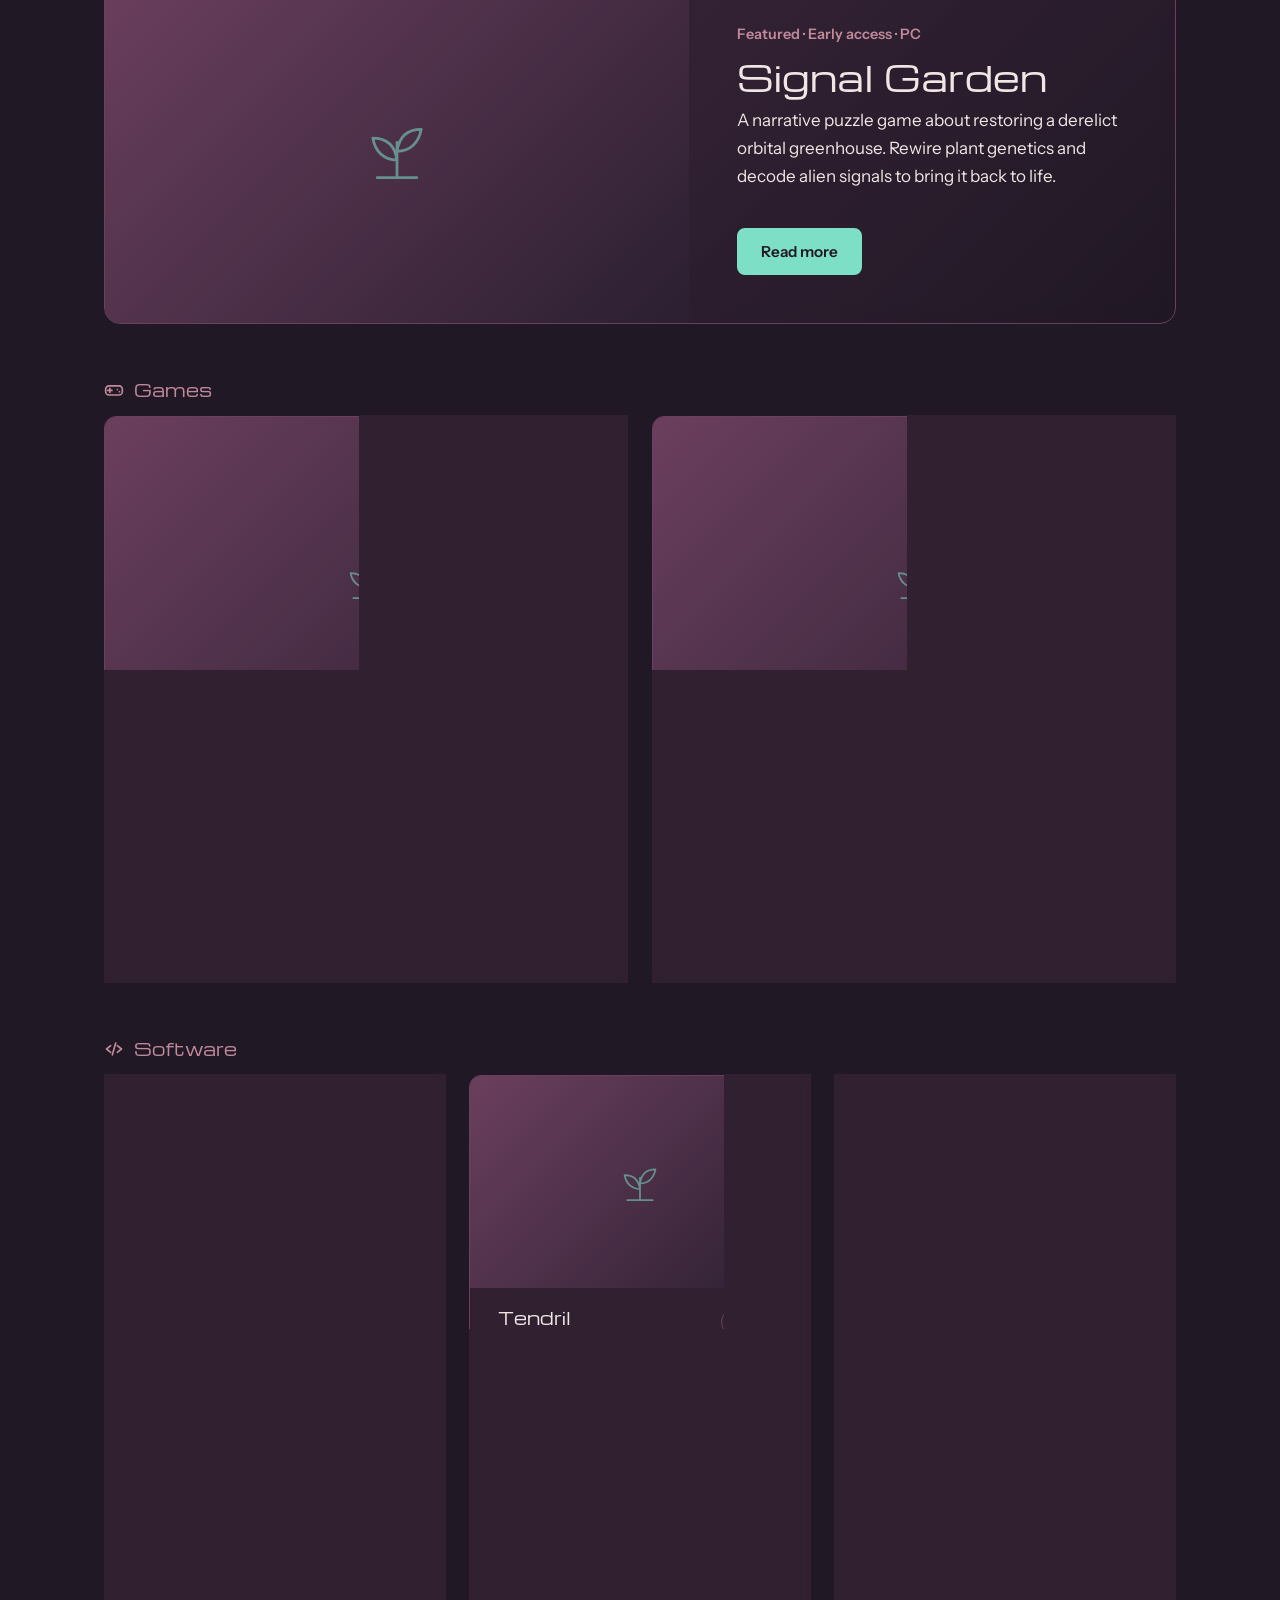
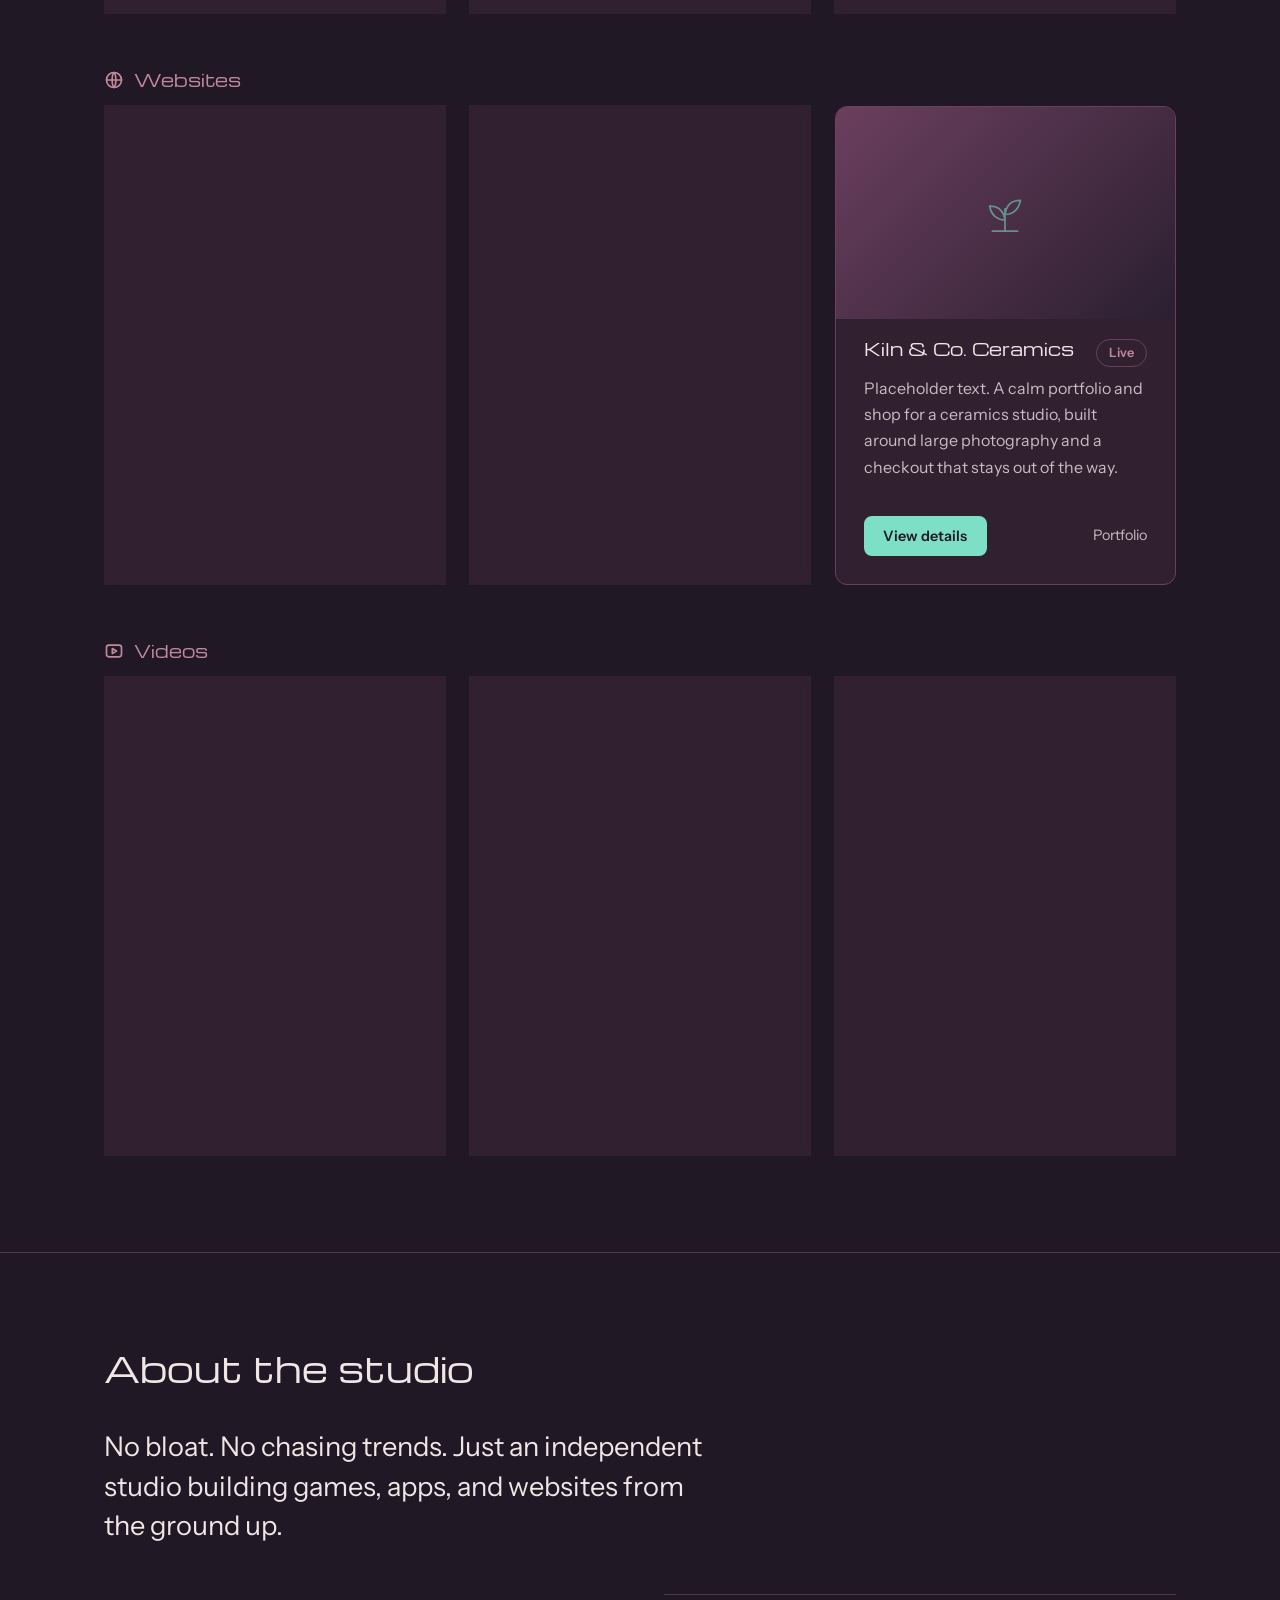
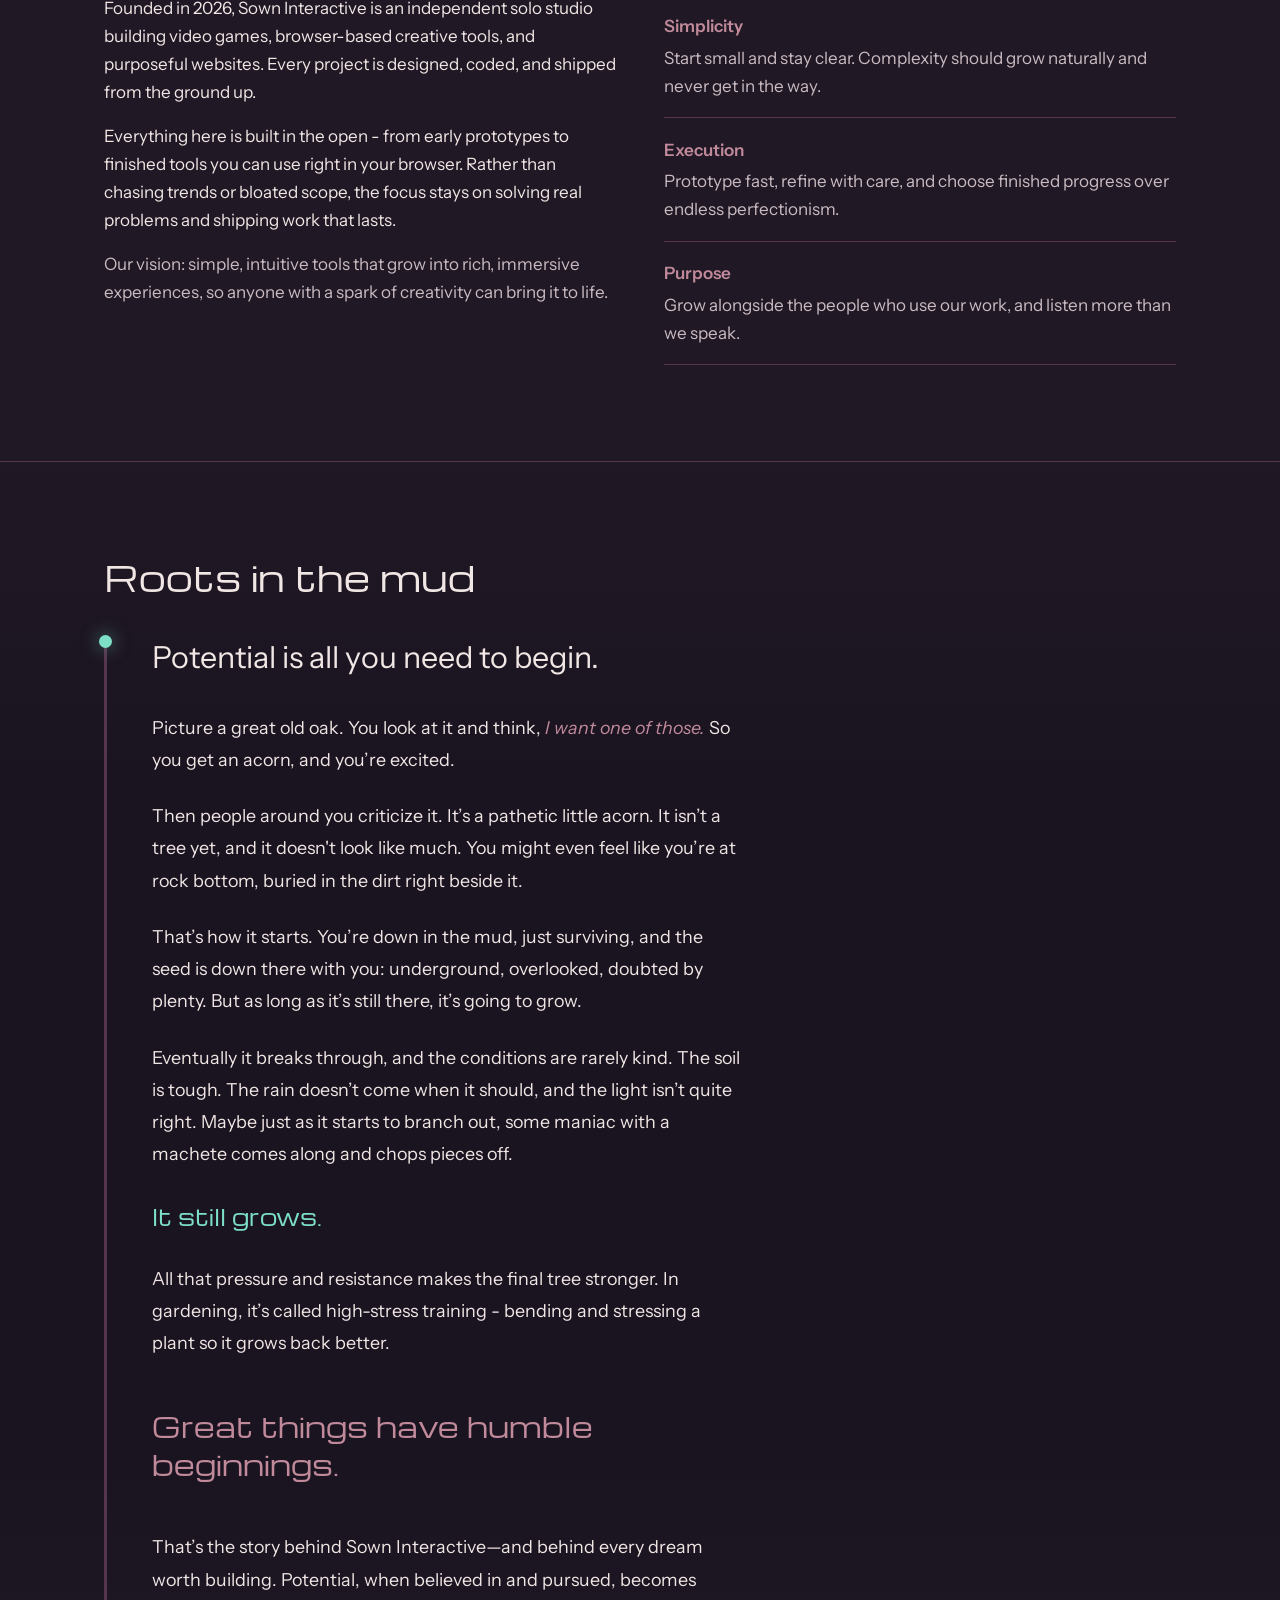
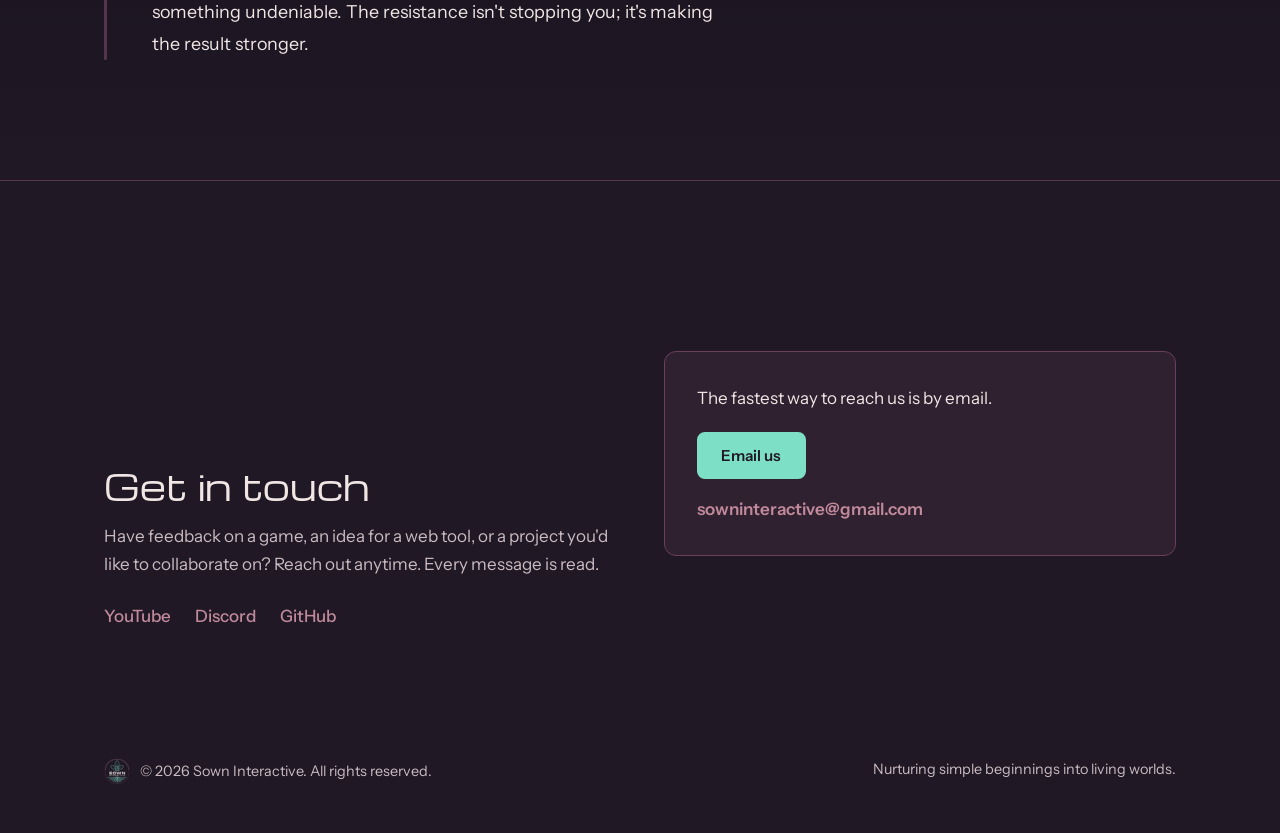
==== commit 6dba3e3b: "Update index.html" ====
--- a/index.html
+++ b/index.html
@@ -75,31 +75,7 @@
       <div class="stage">
         <div class="glow"></div>
         <div class="gl"></div>
-        <svg class="plant" viewBox="0 0 400 500" fill="none" stroke="#7DE0C6" stroke-width="4.5" stroke-linecap="round" stroke-linejoin="round" role="img" aria-label="A seedling growing from the ground, with roots spreading below">
-          <path class="g" d="M144 250 H256" pathLength="1" data-s="0.04" data-e="0.14"/>
-          <circle cx="200" cy="250" r="5" fill="#7DE0C6" stroke="none"/>
-          <g class="sway">
-          <path class="g" d="M200 249 V92" pathLength="1" data-s="0.08" data-e="0.32"/>
-          <path class="g" d="M187 165 C162 144 146 119 156 92 C166 65 184 45 200 24 C218 45 238 65 245 92 C252 119 234 147 204 170" pathLength="1" data-s="0.24" data-e="0.46"/>
-          <path class="g" d="M185 245 C183 234 177 221 159 219 C119 223 79 194 60 147 C88 135 141 133 166 162 C182 183 183 201 181 215" pathLength="1" data-s="0.34" data-e="0.56"/>
-          <path class="g" d="M124 173 C147 182 169 198 179 214" pathLength="1" data-s="0.5" data-e="0.6"/>
-          <path class="g" d="M215 245 C217 234 223 221 241 219 C281 223 321 194 340 147 C312 135 259 133 234 162 C218 183 217 201 219 215" pathLength="1" data-s="0.38" data-e="0.6"/>
-          <path class="g" d="M276 173 C253 182 231 198 221 214" pathLength="1" data-s="0.54" data-e="0.64"/>
-          </g>
-          <path class="g" d="M 200 251.8 C 200.7 271.6 207.2 293.2 214.4 314.8 C 218.7 329.2 210.8 350.8 203.6 368.8 C 200.7 377.8 200.7 385 201.8 390.4" pathLength="1" data-s="0.15" data-e="0.5"/>
-          <path class="g" d="M 216.2 325.6 C 225.2 336.4 236.7 350.8 237.8 374.2" pathLength="1" data-s="0.4" data-e="0.65"/>
-          <path class="g" d="M 195.7 268 C 182 286 178.4 307.6 192.8 326.3" pathLength="1" data-s="0.32" data-e="0.52"/>
-          <path class="g" d="M 191 257.2 C 178.4 278.8 164 300.4 146 313 C 135.2 322 120.8 332.8 108.2 354.4" pathLength="1" data-s="0.3" data-e="0.62"/>
-          <path class="g" d="M 153.2 317.7 C 153.9 329.2 149.6 343.6 138.8 365.9" pathLength="1" data-s="0.5" data-e="0.72"/>
-          <path class="g" d="M 209 257.2 C 221.6 278.8 239.6 295 254 311.2 C 268.4 325.6 286.4 340 297.2 354.4" pathLength="1" data-s="0.33" data-e="0.65"/>
-          <path class="g" d="M 254 315.5 C 253.3 329.2 254 347.2 264.8 369.5" pathLength="1" data-s="0.52" data-e="0.74"/>
-          <path class="g" d="M 187.4 257.2 C 182 269.8 171.2 278.8 146 285.3 C 120.8 289.6 95.6 293.9 74 297.5 C 56 299.7 38 299.7 25.4 296.8" pathLength="1" data-s="0.35" data-e="0.75"/>
-          <path class="g" d="M 117.2 293.9 C 102.8 305.8 81.2 316.6 47 314.1" pathLength="1" data-s="0.55" data-e="0.8"/>
-          <path class="g" d="M 120.8 295.4 C 113.6 307.6 99.2 326.3 81.9 333.5" pathLength="1" data-s="0.55" data-e="0.8"/>
-          <path class="g" d="M 212.6 254.3 C 218 269.8 228.8 278.8 254 285.3 C 279.2 289.6 300.8 295 322.4 297.5 C 347.6 299.7 365.6 296.8 376.4 296.1" pathLength="1" data-s="0.38" data-e="0.78"/>
-          <path class="g" d="M 315.2 295.4 C 333.2 305.8 344 314.8 353 314.1" pathLength="1" data-s="0.58" data-e="0.82"/>
-          <path class="g" d="M 275.6 291.8 C 290 304 308 326.3 318.8 333.5" pathLength="1" data-s="0.58" data-e="0.82"/>
-        </svg>
+        <svg class="plant" viewBox="0 0 400 500" fill="none" stroke="#7de0c6" stroke-width="4.5" stroke-linecap="round" stroke-linejoin="round" aria-label="A seedling growing from the ground, with roots spreading below"><g class="sway"><path class="g" d="M200 249V92" pathLength="1" data-s=".08" data-e=".32"/><path class="g" d="M187 165c-25-21-41-46-31-73s28-47 44-68c18 21 38 41 45 68s-11 55-41 78" pathLength="1" data-s=".24" data-e=".46"/><path class="g" d="M185 245c-2-11-8-24-26-26-40 4-80-25-99-72 28-12 81-14 106 15 16 21 17 39 15 53" pathLength="1" data-s=".34" data-e=".56"/><path class="g" d="M124 173c23 9 45 25 55 41" pathLength="1" data-s=".5" data-e=".6"/><path class="g" d="M215 245c2-11 8-24 26-26 40 4 80-25 99-72-28-12-81-14-106 15-16 21-17 39-15 53" pathLength="1" data-s=".38" data-e=".6"/><path class="g" d="M276 173c-23 9-45 25-55 41" pathLength="1" data-s=".54" data-e=".64"/></g><path class="g" d="M200 251.8c.7 19.8 7.2 41.4 14.4 63 4.3 14.4-3.6 36-10.8 54-2.9 9-2.9 16.2-1.8 21.6" pathLength="1" data-s=".15" data-e=".5"/><path class="g" d="M216.2 325.6c9 10.8 20.5 25.2 21.6 48.6" pathLength="1" data-s=".4" data-e=".65"/><path class="g" d="M195.7 268c-13.7 18-17.3 39.6-2.9 58.3" pathLength="1" data-s=".32" data-e=".52"/><path class="g" d="M191 257.2c-12.6 21.6-27 43.2-45 55.8-10.8 9-25.2 19.8-37.8 41.4" pathLength="1" data-s=".3" data-e=".62"/><path class="g" d="M153.2 317.7c.7 11.5-3.6 25.9-14.4 48.2" pathLength="1" data-s=".5" data-e=".72"/><path class="g" d="M209 257.2c12.6 21.6 30.6 37.8 45 54 14.4 14.4 32.4 28.8 43.2 43.2" pathLength="1" data-s=".33" data-e=".65"/><path class="g" d="M254 315.5c-.7 13.7 0 31.7 10.8 54" pathLength="1" data-s=".52" data-e=".74"/><path class="g" d="M187.4 257.2c-5.4 12.6-16.2 21.6-41.4 28.1-25.2 4.3-50.4 8.6-72 12.2-18 2.2-36 2.2-48.6-.7" pathLength="1" data-s=".35" data-e=".75"/><path class="g" d="M117.2 293.9c-14.4 11.9-36 22.7-70.2 20.2m73.8-18.7c-7.2 12.2-21.6 30.9-38.9 38.1" pathLength="1" data-s=".55" data-e=".8"/><path class="g" d="M212.6 254.3c5.4 15.5 16.2 24.5 41.4 31 25.2 4.3 46.8 9.7 68.4 12.2 25.2 2.2 43.2-.7 54-1.4" pathLength="1" data-s=".38" data-e=".78"/><path class="g" d="M315.2 295.4c18 10.4 28.8 19.4 37.8 18.7m-77.4-22.3c14.4 12.2 32.4 34.5 43.2 41.7" pathLength="1" data-s=".58" data-e=".82"/></svg>
         <div class="wrap copy">
           <div class="up"><h1>Simple beginnings, grown into living worlds.</h1></div>
           <div class="down">
